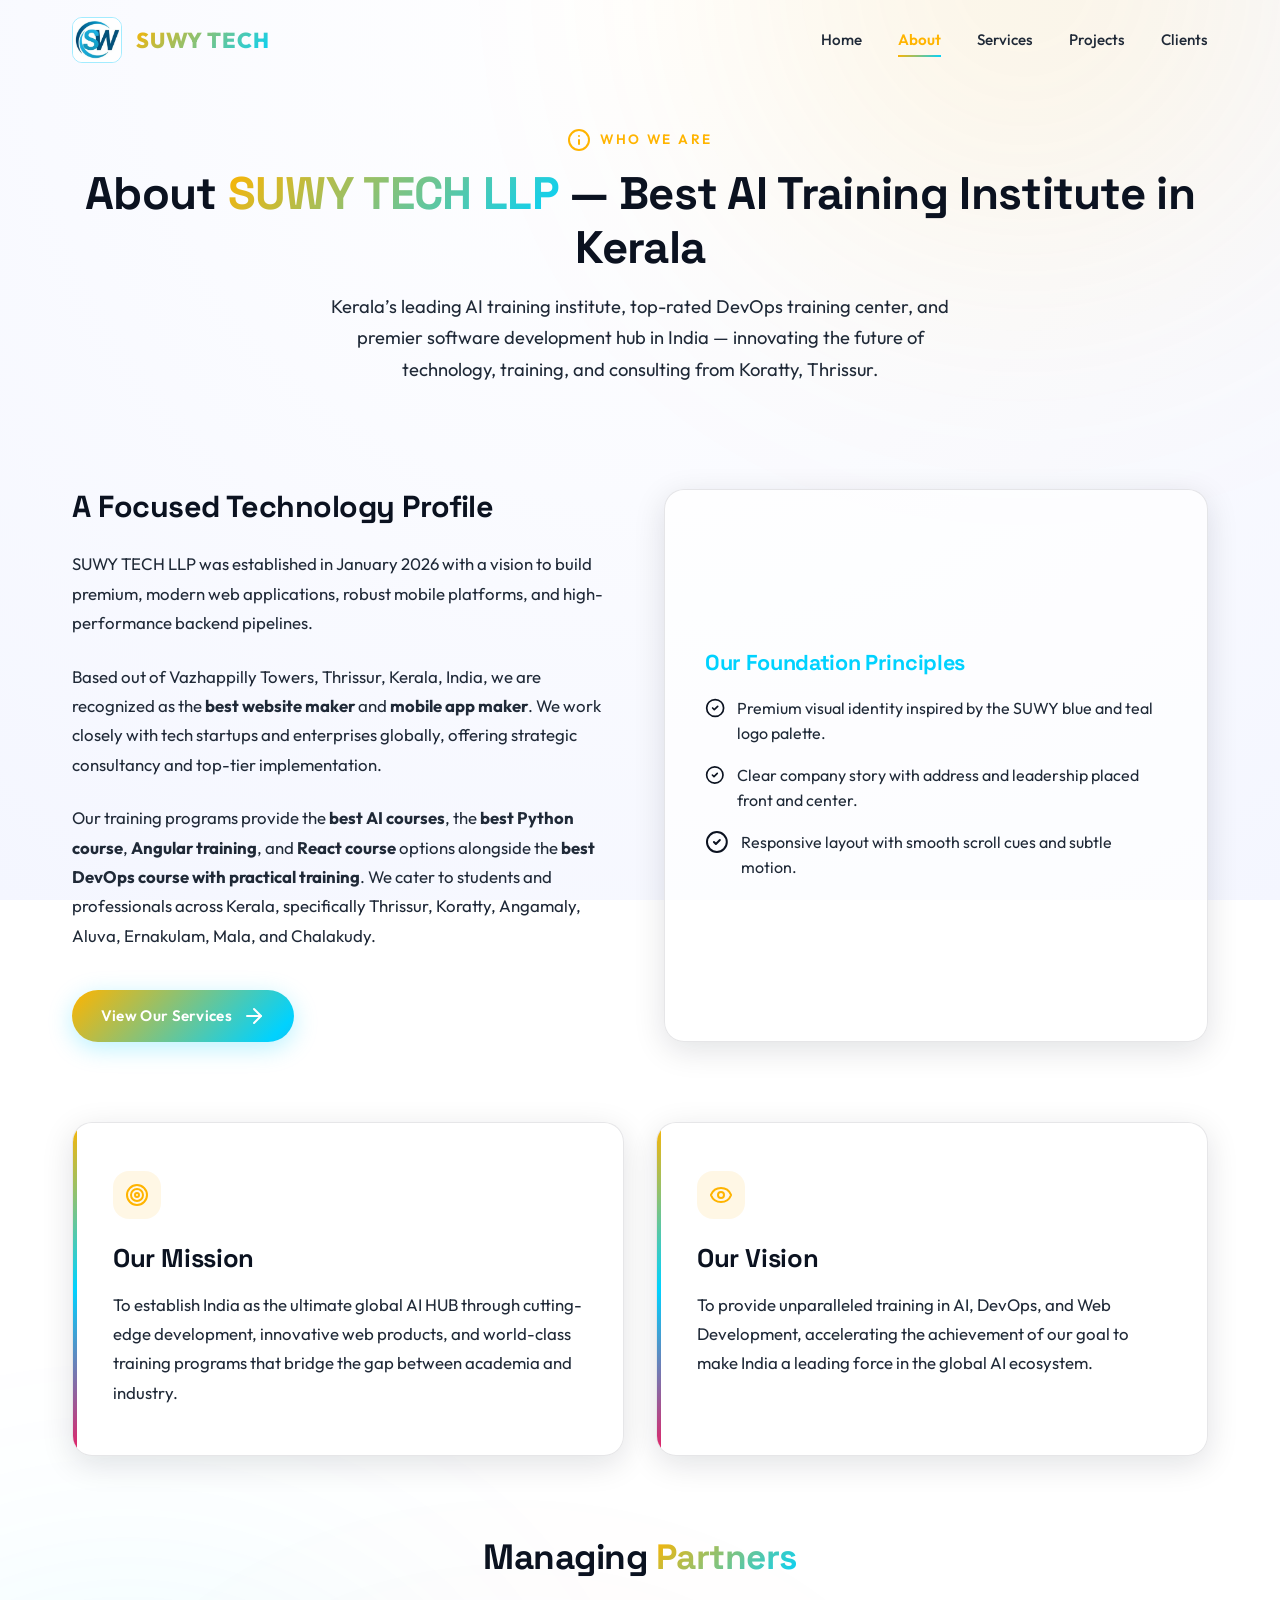
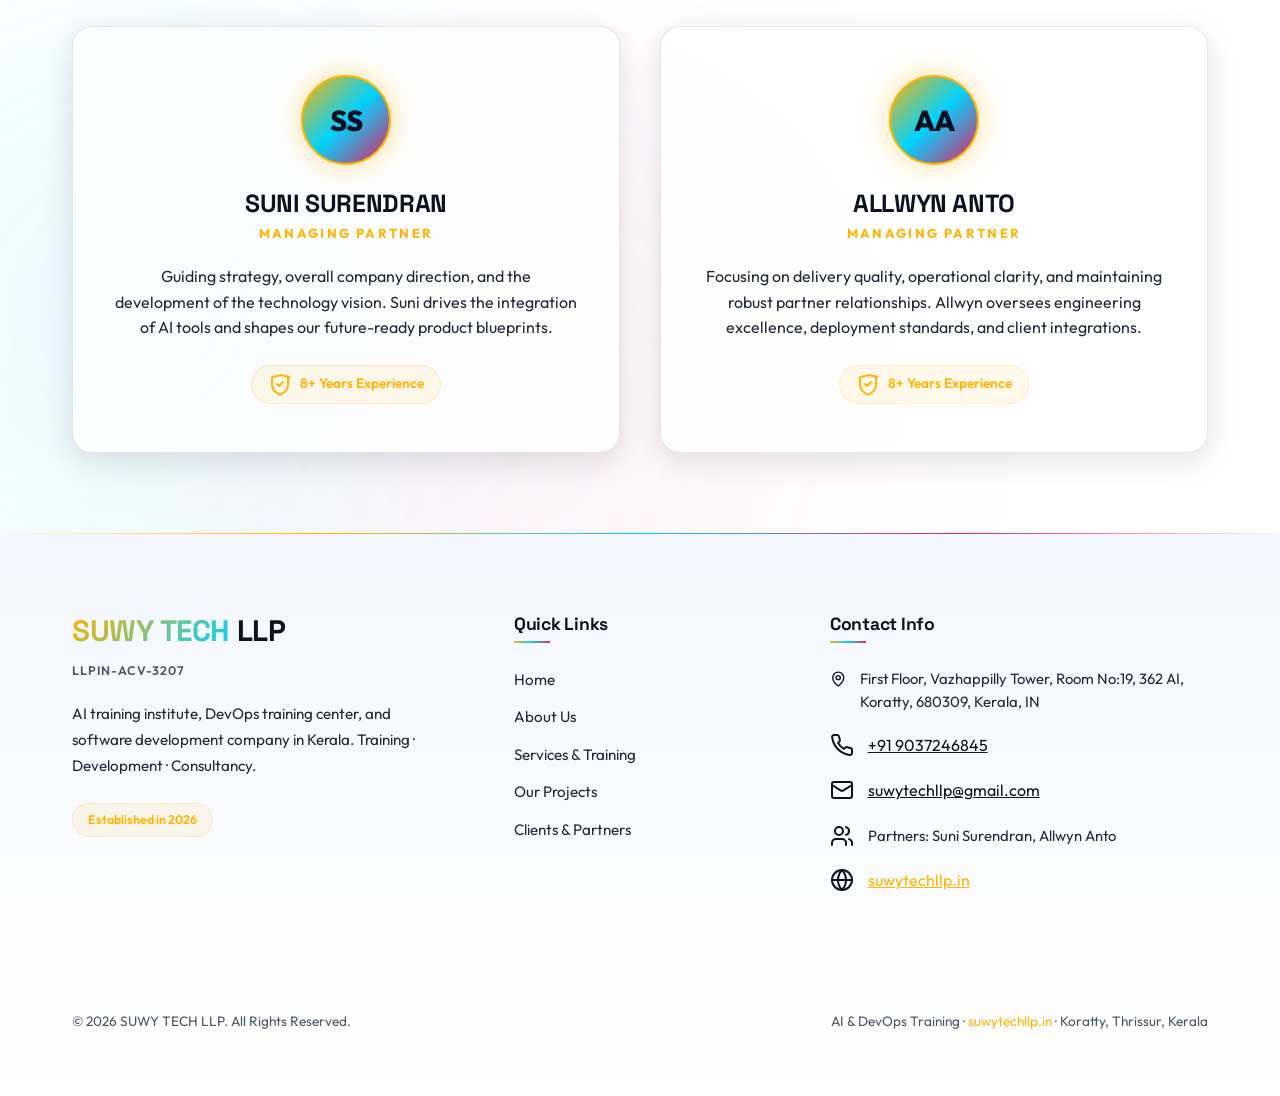
==== about.html @ e84a47cc "Update about.html about page updated" ====
<!DOCTYPE html>
<html lang="en-IN">

<head>
  <meta charset="UTF-8">
  <meta name="viewport" content="width=device-width, initial-scale=1.0">
  <meta http-equiv="X-UA-Compatible" content="IE=edge">
  <title>About SUWY TECH LLP | Best AI Training Institute in Kerala | suwytechllp.in</title>
  <link rel="preconnect" href="https://fonts.googleapis.com">
  <link rel="preconnect" href="https://fonts.gstatic.com" crossorigin>
  <!-- <link rel="stylesheet" href="https://fonts.googleapis.com/css2?family=Outfit:wght@300;400;500;600;700;800;900&family=Space+Grotesk:wght@400;500;600;700&display=swap"> -->
  <link rel="preload" as="style" href="https://fonts.googleapis.com/css2?family=Outfit:wght@300;400;500;600;700;800;900&family=Space+Grotesk:wght@400;500;600;700&display=swap">
<link rel="stylesheet" href="https://fonts.googleapis.com/css2?family=Outfit:wght@300;400;500;600;700;800;900&family=Space+Grotesk:wght@400;500;600;700&display=swap" media="print" onload="this.media='all'">
<noscript>
  <link rel="stylesheet" href="https://fonts.googleapis.com/css2?family=Outfit:wght@300;400;500;600;700;800;900&family=Space+Grotesk:wght@400;500;600;700&display=swap">
</noscript>

  <meta name="description"
    content="About SUWY TECH LLP — Kerala's leading AI training institute and tech hub in Koratty, Thrissur. Founded by Suni Surendran &amp; Allwyn Anto, we deliver practical AI, Python, DevOps, Angular &amp; React training alongside premium software development and consulting.">
  <meta name="keywords"
    content="about SUWY TECH LLP, suwytechllp, suwytechllp.in, suwy tech llp, best AI training institute, best AI training institute in Kerala, best DevOps training center, best software development training center, best AI courses Thrissur, best website maker Thrissur, best mobile app maker Kerala, Koratty, Angamaly, Aluva, Ernakulam, Mala, Chalakudy, Suni Surendran, Allwyn Anto">
  <meta name="author" content="SUWY TECH LLP">
  <meta name="robots" content="index, follow, max-image-preview:large, max-snippet:-1">
  <meta name="theme-color" content="#030712">
  <link rel="canonical" href="https://suwytechllp.in/about.html">

  <meta property="og:type" content="website">
  <meta property="og:site_name" content="SUWY TECH LLP">
  <meta property="og:title" content="About SUWY TECH LLP | Best AI Training Institute in Kerala">
  <meta property="og:description"
    content="Kerala's leading AI training institute &amp; tech hub in Koratty, Thrissur. Practical AI, Python, DevOps, Angular &amp; React courses by 8+ year industry experts.">
  <meta property="og:url" content="https://suwytechllp.in/about.html">
  <meta property="og:image" content="https://suwytechllp.in/assets/logo.webp">
  <meta property="og:locale" content="en_IN">

  <meta name="twitter:card" content="summary_large_image">
  <meta name="twitter:title" content="About SUWY TECH LLP | Best AI Training Institute in Kerala">
  <meta name="twitter:description" content="Kerala's leading AI training institute in Koratty, Thrissur. Practical AI, Python, DevOps &amp; more by 8+ year experts.">
  <meta name="twitter:image" content="https://suwytechllp.in/assets/logo.webp">

  <link rel="icon" type="image/webp" href="assets/logo.webp">
  <link rel="stylesheet" href="css/styles.css">

  <script type="application/ld+json">
  {
    "@context": "https://schema.org",
    "@graph": [
      {
        "@type": "AboutPage",
        "name": "About SUWY TECH LLP",
        "url": "https://suwytechllp.in/about.html",
        "description": "About SUWY TECH LLP — the best AI training institute in Kerala.",
        "primaryImageOfPage": { "@type": "ImageObject", "url": "https://suwytechllp.in/assets/logo.webp" }
      },
      {
        "@type": "Organization",
        "@id": "https://suwytechllp.in/#organization",
        "name": "SUWY TECH LLP",
        "alternateName": ["Suwytech LLP", "SUWY TECH", "suwytechllp"],
        "url": "https://suwytechllp.in/",
        "logo": "https://suwytechllp.in/assets/logo.webp",
        "foundingDate": "2026",
        "founder": [
          { "@type": "Person", "name": "Suni Surendran" },
          { "@type": "Person", "name": "Allwyn Anto" }
        ],
        "email": "suwytechllp@gmail.com",
        "telephone": "+91-9037246845",
        "address": {
          "@type": "PostalAddress",
          "streetAddress": "Vazhappilly Towers, Kinfra Park P O",
          "addressLocality": "Thrissur",
          "addressRegion": "Kerala",
          "postalCode": "680309",
          "addressCountry": "IN"
        }
      }
    ]
  }
  </script>
</head>

<body>
  <!-- Ambient background glow -->
  <div class="ambient-glow orb-1"></div>
  <div class="ambient-glow orb-2"></div>
  <div class="ambient-glow orb-3"></div>

  <!-- Header Navigation -->
  <header class="header">
    <div class="container nav-container">
      <a href="index.html" class="logo-link">
        <img src="assets/logo.webp" alt="SUWY TECH LLP Logo" class="logo-img" width="46" height="46" loading="lazy">
        <span class="gradient-text">SUWY TECH</span>
      </a>

      <ul class="nav-menu">
        <li class="nav-item"><a href="index.html">Home</a></li>
        <li class="nav-item"><a href="about.html" class="active">About</a></li>
        <li class="nav-item"><a href="services.html">Services</a></li>
        <li class="nav-item"><a href="projects.html">Projects</a></li>
        <li class="nav-item"><a href="clients.html">Clients</a></li>
      </ul>

      <button class="mobile-menu-btn" aria-expanded="false" aria-controls="nav-menu" aria-label="Toggle Navigation">
        <i data-lucide="menu" aria-hidden="true"></i>
      </button>
    </div>
  </header>

  <!-- Main Content -->
  <main>
    <!-- Page Header -->
    <section class="about-header">
      <div class="container reveal">
        <span class="section-tag"><i data-lucide="info" aria-hidden="true"></i> Who We Are</span>
        <h1 class="section-title">About <span class="gradient-text">SUWY TECH LLP</span> — Best AI Training Institute in
          Kerala</h1>
        <p class="section-subtitle" style="margin-left: auto; margin-right: auto;">
          Kerala’s leading AI training institute, top-rated DevOps training center, and premier software development hub
          in India — innovating the future of technology, training, and consulting from Koratty, Thrissur.
        </p>
      </div>
    </section>

    <!-- Intro Grid -->
    <section class="reveal" style="padding-top: 0;">
      <div class="container about-intro-grid">
        <div class="about-intro-text">
          <h3>A Focused Technology Profile</h3>
          <p>
            SUWY TECH LLP was established in January 2026 with a vision to build premium, modern web applications,
            robust mobile platforms, and high-performance backend pipelines.
          </p>
          <p>
            Based out of Vazhappilly Towers, Thrissur, Kerala, India, we are recognized as the <strong>best website
              maker</strong> and <strong>mobile app maker</strong>. We work closely with tech startups and enterprises
            globally, offering strategic consultancy and top-tier implementation.
          </p>
          <p>
            Our training programs provide the <strong>best AI courses</strong>, the <strong>best Python course</strong>,
            <strong>Angular training</strong>, and <strong>React course</strong> options alongside the <strong>best
              DevOps course with practical training</strong>. We cater to students and professionals across Kerala,
            specifically Thrissur, Koratty, Angamaly, Aluva, Ernakulam, Mala, and Chalakudy.
          </p>
          <div style="margin-top: 1rem;">
            <a href="services.html" class="btn btn-primary">
              View Our Services
              <i data-lucide="arrow-right" aria-hidden="true"></i>
            </a>
          </div>
        </div>

        <div class="glass" style="padding: 2.5rem; display: flex; flex-direction: column; justify-content: center;">
          <h4 style="font-size: 1.35rem; margin-bottom: 1.25rem; color: var(--accent-cyan);">Our Foundation Principles
          </h4>
          <ul style="list-style: none; display: flex; flex-direction: column; gap: 1rem;">
            <li style="display: flex; gap: 0.75rem; align-items: flex-start;">
              <i data-lucide="check-circle-2" aria-hidden="true"></i>
              <p style="margin-bottom: 0;">Premium visual identity inspired by the SUWY blue and teal logo palette.</p>
            </li>
            <li style="display: flex; gap: 0.75rem; align-items: flex-start;">
              <i data-lucide="check-circle-2" aria-hidden="true"></i>
              <p style="margin-bottom: 0;">Clear company story with address and leadership placed front and center.</p>
            </li>
            <li style="display: flex; gap: 0.75rem; align-items: flex-start;">
              <i data-lucide="check-circle-2" aria-hidden="true"></i>
              <p style="margin-bottom: 0;">Responsive layout with smooth scroll cues and subtle motion.</p>
            </li>
          </ul>
        </div>
      </div>
    </section>

    <!-- Mission & Vision Cards -->
    <section class="reveal">
      <div class="container mission-vision-cards">
        <article class="glass mv-card">
          <div class="card-icon-lg">
            <i data-lucide="target" aria-hidden="true"></i>
          </div>
          <h3>Our Mission</h3>
          <p>
            To establish India as the ultimate global AI HUB through cutting-edge development, innovative web products,
            and world-class training programs that bridge the gap between academia and industry.
          </p>
        </article>

        <article class="glass mv-card">
          <div class="card-icon-lg">
            <i data-lucide="eye" aria-hidden="true"></i>
          </div>
          <h3>Our Vision</h3>
          <p>
            To provide unparalleled training in AI, DevOps, and Web Development, accelerating the achievement of our
            goal to make India a leading force in the global AI ecosystem.
          </p>
        </article>
      </div>
    </section>

    <!-- Leadership Section -->
    <section class="partners-section reveal">
      <div class="container">
        <h2 class="partners-title">Managing <span class="gradient-text">Partners</span></h2>
        <div class="partners-grid">

          <article class="glass partner-card">
            <div class="partner-avatar">SS</div>
            <h3>SUNI SURENDRAN</h3>
            <span class="partner-role">Managing Partner</span>
            <p>
              Guiding strategy, overall company direction, and the development of the technology vision. Suni drives the
              integration of AI tools and shapes our future-ready product blueprints.
            </p>
            <span class="experience-badge">
              <i data-lucide="shield-check" aria-hidden="true"></i>
              8+ Years Experience
            </span>
          </article>

          <article class="glass partner-card">
            <div class="partner-avatar">AA</div>
            <h3>ALLWYN ANTO</h3>
            <span class="partner-role">Managing Partner</span>
            <p>
              Focusing on delivery quality, operational clarity, and maintaining robust partner relationships. Allwyn
              oversees engineering excellence, deployment standards, and client integrations.
            </p>
            <span class="experience-badge">
              <i data-lucide="shield-check" aria-hidden="true"></i>
              8+ Years Experience
            </span>
          </article>

        </div>
      </div>
    </section>
  </main>

  <!-- Footer -->
  <footer class="footer">
    <div class="container footer-grid">
      <div class="footer-brand">
        <h2><span class="gradient-text">SUWY TECH</span> LLP</h2>
        <p class="footer-llpin">LLPIN-ACV-3207</p>
        <p class="footer-description">
          AI training institute, DevOps training center, and software development company in Kerala. Training · Development · Consultancy.
        </p>
        <span class="footer-est">Established in 2026</span>
      </div>

      <div class="footer-links">
        <h3>Quick Links</h3>
        <ul>
          <li><a href="index.html">Home</a></li>
          <li><a href="about.html">About Us</a></li>
          <li><a href="services.html">Services &amp; Training</a></li>
          <li><a href="projects.html">Our Projects</a></li>
          <li><a href="clients.html">Clients &amp; Partners</a></li>
        </ul>
      </div>

      <div class="footer-contact">
        <h3>Contact Info</h3>
        <ul class="contact-details">
          <li>
            <i data-lucide="map-pin" aria-hidden="true"></i>
            <span>First Floor, Vazhappilly Tower, Room No:19, 362 AI, Koratty, 680309, Kerala, IN</span>
          </li>
          <li>
            <i data-lucide="phone" aria-hidden="true"></i>
            <a href="tel:+919037246845" style="color: inherit; text-decoration: underline;">+91 9037246845</a>
          </li>
          <li>
            <i data-lucide="mail" aria-hidden="true"></i>
            <a href="mailto:suwytechllp@gmail.com"
              style="color: inherit; text-decoration: underline;">suwytechllp@gmail.com</a>
          </li>
          <li>
            <i data-lucide="users" aria-hidden="true"></i>
            <span>Partners: Suni Surendran, Allwyn Anto</span>
          </li>
          <li>
            <i data-lucide="globe" aria-hidden="true"></i>
            <a href="https://suwytechllp.in/"
              style="color: var(--accent-gold); text-decoration: underline;">suwytechllp.in</a>
          </li>
        </ul>
      </div>
    </div>

    <div class="footer-bottom">
      <div class="container footer-bottom-flex">
        <p>&copy; 2026 SUWY TECH LLP. All Rights Reserved.</p>
        <p>AI &amp; DevOps Training · <a href="https://suwytechllp.in/"
            style="color: var(--accent-gold);">suwytechllp.in</a> · Koratty, Thrissur, Kerala</p>
      </div>
    </div>
  </footer>

  <!-- Scripts -->
  <script defer src="js/lucide.js"></script>
  <script defer src="js/main.js"></script>
</body>

</html>
---- css/styles.css ----
:root {
  /* === High-contrast light palette === */
  --bg-color: #ffffff;
  --bg-darker: #f4f6ff;
  --bg-mid: #eef2ff;
  --bg-violet: #f5f3ff;
  --bg-gradient: radial-gradient(circle at top, #ffffff 0%, #f4f6ff 100%);

  --text-primary: #0b1220;
  --text-secondary: #1f2937;
  --text-muted: #4b5563;

  /* Keep accents for brand */


  /* === Premium accents === */
  --accent-cyan: #00d2ff;
  --accent-blue: #0284c7;
  --accent-gold: #FFB400;
  --accent-magenta: #E91E63;
  --accent-violet: #8b5cf6;

  /* === Gradients === */
  --accent-gradient: linear-gradient(135deg, #00d2ff 0%, #0077b6 50%, #0284c7 100%);
  --premium-gradient: linear-gradient(135deg, #FFB400 0%, #00d2ff 50%, #E91E63 100%);
  --gold-cyan: linear-gradient(135deg, #FFB400 0%, #00d2ff 100%);
  --cyan-magenta: linear-gradient(135deg, #00d2ff 0%, #E91E63 100%);
  --accent-gradient-glow: linear-gradient(135deg, rgba(0, 210, 255, 0.18) 0%, rgba(2, 132, 199, 0.18) 100%);
  --premium-glow: linear-gradient(135deg, rgba(255, 180, 0, 0.18) 0%, rgba(0, 210, 255, 0.18) 50%, rgba(233, 30, 99, 0.18) 100%);

  /* === Glassmorphism tokens === */
  --glass-bg: rgba(255, 255, 255, 0.70);
  --glass-bg-strong: rgba(255, 255, 255, 0.82);

  --glass-border: rgba(11, 18, 32, 0.10);
  --glass-border-hover: rgba(0, 210, 255, 0.35);
  --glass-shadow: 0 8px 32px 0 rgba(11, 18, 32, 0.12);
  --glass-shadow-hover: 0 14px 48px 0 rgba(0, 210, 255, 0.18);

  --gold-shadow: 0 14px 48px 0 rgba(255, 180, 0, 0.22);
  --magenta-shadow: 0 14px 48px 0 rgba(233, 30, 99, 0.22);

  --font-main: 'Outfit', sans-serif;
  --font-display: 'Space Grotesk', 'Outfit', sans-serif;

  --transition-smooth: all 0.4s cubic-bezier(0.16, 1, 0.3, 1);
  --transition-fast: all 0.2s ease;
  --max-width: 1200px;
}

/* ============ Reset ============ */
* {
  box-sizing: border-box;
  margin: 0;
  padding: 0;
}

html {
  scroll-behavior: smooth;
  overflow-x: hidden;
  width: 100%;
}

body {
  font-family: var(--font-main);
  background: var(--bg-color);
  background-image: var(--bg-gradient);
  background-attachment: fixed;
  color: var(--text-primary);
  line-height: 1.6;
  overflow-x: hidden;
  width: 100%;
  position: relative;
  min-height: 100vh;
  display: flex;
  flex-direction: column;
  -webkit-font-smoothing: antialiased;
  -moz-osx-font-smoothing: grayscale;
}

body.menu-open {
  overflow: hidden;
}

img, svg {
  max-width: 100%;
  display: block;
}

::selection {
  background: rgba(255, 180, 0, 0.4);
  color: var(--text-primary);
}

/* ============ Scrollbar ============ */
::-webkit-scrollbar { width: 10px; height: 10px; }
::-webkit-scrollbar-track { background: var(--bg-darker); }
::-webkit-scrollbar-thumb {
  background: linear-gradient(180deg, var(--accent-cyan) 0%, var(--accent-blue) 100%);
  border-radius: 6px;
}
::-webkit-scrollbar-thumb:hover { background: var(--accent-gold); }

/* ============ Container ============ */
.container {
  width: 100%;
  max-width: var(--max-width);
  margin: 0 auto;
  padding: 0 2rem;
}

/* ============ Typography ============ */
h1, h2, h3, h4, h5, h6 {
  font-family: var(--font-display);
  font-weight: 700;
  line-height: 1.2;
  color: var(--text-primary);
  letter-spacing: -0.015em;
}

a {
  text-decoration: none;
  color: inherit;
  transition: var(--transition-fast);
}

p { color: var(--text-secondary); }

.gradient-text {
  background: var(--gold-cyan);
  -webkit-background-clip: text;
  -webkit-text-fill-color: transparent;
  background-clip: text;
  color: transparent;
  display: inline-block;
}

.gradient-text-premium {
  background: var(--premium-gradient);
  -webkit-background-clip: text;
  -webkit-text-fill-color: transparent;
  background-clip: text;
  color: transparent;
  display: inline-block;
}

.gradient-text-magenta {
  background: var(--cyan-magenta);
  -webkit-background-clip: text;
  -webkit-text-fill-color: transparent;
  background-clip: text;
  color: transparent;
  display: inline-block;
}

.section-tag {
  font-size: 0.85rem;
  text-transform: uppercase;
  letter-spacing: 0.18em;
  color: var(--accent-gold);
  font-weight: 600;
  margin-bottom: 0.85rem;
  display: inline-flex;
  align-items: center;
  gap: 0.55rem;
}

.section-tag i { color: var(--accent-cyan); }

.section-title {
  font-size: clamp(2rem, 4vw, 2.85rem);
  margin-bottom: 1rem;
  font-weight: 800;
}

.section-subtitle {
  font-size: clamp(1rem, 1.8vw, 1.15rem);
  color: var(--text-secondary);
  max-width: 620px;
  margin-bottom: 3.5rem;
  line-height: 1.7;
}

/* ============ Glassmorphism ============ */
.glass {
  background: var(--glass-bg);
  backdrop-filter: blur(18px);
  -webkit-backdrop-filter: blur(18px);
  border: 1px solid var(--glass-border);
  box-shadow: var(--glass-shadow);
  border-radius: 20px;
  transition: var(--transition-smooth);
}

.glass:hover {
  border-color: var(--glass-border-hover);
  box-shadow: var(--glass-shadow-hover);
}

/* ============ Buttons ============ */
.btn {
  display: inline-flex;
  align-items: center;
  justify-content: center;
  padding: 0.85rem 1.8rem;
  border-radius: 30px;
  font-weight: 600;
  font-size: 0.95rem;
  transition: var(--transition-smooth);
  cursor: pointer;
  border: none;
  gap: 0.6rem;
  letter-spacing: 0.02em;
  font-family: var(--font-main);
  white-space: nowrap;
}

.btn-primary {
  background: var(--premium-gradient);
  background-size: 200% 100%;
  color: #ffffff;
  box-shadow: 0 6px 24px rgba(0, 210, 255, 0.28);
  position: relative;
  overflow: hidden;
}

.btn-primary::before {
  content: '';
  position: absolute;
  top: 0;
  left: -50%;
  width: 200%;
  height: 100%;
  background: linear-gradient(to right, rgba(255, 255, 255, 0) 0%, rgba(255, 255, 255, 0.35) 50%, rgba(255, 255, 255, 0) 100%);
  transform: skewX(-25deg);
  transition: 0.85s;
  opacity: 0;
}

.btn-primary:hover {
  transform: translateY(-3px);
  background-position: 100% 0;
  box-shadow: 0 12px 36px rgba(255, 180, 0, 0.35);
}

.btn-primary:hover::before { left: 125%; opacity: 1; }

.btn-outline {
  background: transparent;
  border: 1.5px solid var(--accent-cyan);
  color: var(--accent-cyan);
}

.btn-outline:hover {
  background: rgba(0, 210, 255, 0.10);
  transform: translateY(-3px);
  box-shadow: 0 6px 22px rgba(0, 210, 255, 0.20);
  border-color: var(--accent-gold);
  color: var(--accent-gold);
}

.btn-gold {
  background: var(--accent-gold);
  color: #0a0f1f;
  box-shadow: 0 6px 24px rgba(255, 180, 0, 0.32);
}

.btn-gold:hover {
  transform: translateY(-3px);
  box-shadow: 0 12px 36px rgba(255, 180, 0, 0.5);
}

/* ============ Header / Navigation ============ */
.header {
  position: fixed;
  top: 0;
  left: 0;
  width: 100%;
  z-index: 1000;
  border-bottom: 1px solid transparent;
  transition: var(--transition-smooth);
}

.header.scrolled {
  background: rgba(255, 255, 255, 0.78);

  backdrop-filter: blur(22px);
  -webkit-backdrop-filter: blur(22px);
  border-bottom: 1px solid rgba(255, 255, 255, 0.06);
  padding: 0.5rem 0;
  box-shadow: 0 8px 30px rgba(0, 0, 0, 0.45);
}

.nav-container {
  display: flex;
  align-items: center;
  justify-content: space-between;
  height: 80px;
  transition: var(--transition-smooth);
}

.header.scrolled .nav-container { height: 64px; }

.logo-link {
  display: flex;
  align-items: center;
  gap: 0.85rem;
  font-weight: 800;
  font-size: 1.35rem;
  letter-spacing: 0.04em;
  z-index: 1100;
}

.logo-img {
  height: 46px;
  width: auto;
  border-radius: 10px;
  border: 1.5px solid rgba(0, 210, 255, 0.35);
  transition: var(--transition-smooth);
}

.logo-link:hover .logo-img {
  transform: rotate(5deg) scale(1.05);
  border-color: var(--accent-gold);
  box-shadow: 0 0 24px rgba(255, 180, 0, 0.4);
}

.nav-menu {
  display: flex;
  align-items: center;
  gap: 2.25rem;
  list-style: none;
}

  .nav-item a {
  font-weight: 500;
  font-size: 0.95rem;
  color: var(--text-secondary);

  position: relative;
  padding: 0.5rem 0;
}

.nav-item a:hover { color: var(--text-primary); }

.nav-item a::after {
  content: '';
  position: absolute;
  bottom: 0;
  left: 0;
  width: 0;
  height: 2px;
  background: var(--gold-cyan);
  transition: var(--transition-smooth);
}

.nav-item a.active {
  color: var(--accent-gold);
  font-weight: 600;
}

.nav-item a.active::after,
.nav-item a:hover::after { width: 100%; }

.mobile-menu-btn {
  display: none;
  background: transparent;
  border: none;
  color: var(--text-primary);
  cursor: pointer;
  z-index: 1200;
  width: 44px;
  height: 44px;
  align-items: center;
  justify-content: center;
  padding: 0;
}

.mobile-menu-btn i,
.mobile-menu-btn svg {
  width: 26px;
  height: 26px;
  display: block;
  transition: transform 0.3s ease;
}

/* ============ Ambient glow ============ */
.ambient-glow {
  position: absolute;
  width: 60vw;
  height: 60vw;
  border-radius: 50%;
  filter: blur(140px);
  z-index: -1;
  pointer-events: none;
  opacity: 0.18;
}

.orb-1 {
  top: -15%;
  right: -10%;
  background: radial-gradient(circle, var(--accent-gold) 0%, transparent 70%);
}

.orb-2 {
  bottom: 15%;
  left: -20%;
  background: radial-gradient(circle, var(--accent-cyan) 0%, transparent 70%);
}

.orb-3 {
  top: 60%;
  right: 30%;
  background: radial-gradient(circle, var(--accent-magenta) 0%, transparent 70%);
  opacity: 0.10;
}

/* ============ Hero ============ */
.hero {
  padding: 9rem 0 5rem 0;
  position: relative;
  overflow: hidden;
}

.hero-grid {
  display: grid;
  grid-template-columns: 1fr 1fr;
  align-items: start;
  gap: 3.5rem;
}

.badge {
  display: inline-flex;
  align-items: center;
  gap: 0.55rem;
  padding: 0.5rem 1.15rem;
  border-radius: 30px;
  font-size: 0.85rem;
  font-weight: 500;
  margin-bottom: 1.5rem;
  border: 1px solid rgba(255, 180, 0, 0.28);
  background: rgba(255, 180, 0, 0.06);
  color: var(--accent-gold);
}

.badge i { color: var(--accent-gold); }

.hero-title {
  font-size: clamp(2.25rem, 5vw, 3.85rem);
  font-weight: 800;
  line-height: 1.1;
  margin-bottom: 1.5rem;
  letter-spacing: -0.025em;
}

.hero-subtitle {
  font-size: clamp(1.05rem, 1.7vw, 1.22rem);
  line-height: 1.65;
  margin-bottom: 2.5rem;
  color: var(--text-secondary);
  max-width: 600px;
}

.hero-btns {
  display: flex;
  gap: 1rem;
  margin-bottom: 3.5rem;
  flex-wrap: wrap;
}

.hero-stats {
  display: grid;
  grid-template-columns: repeat(3, 1fr);
  gap: 0;
  border-top: 1px solid rgba(0, 210, 255, 0.2);
  padding-top: 1.75rem;
  border-radius: 0;
  background: transparent;
}

.stat-item {
  display: flex;
  flex-direction: column;
  align-items: center;
  text-align: center;
  padding: 1rem 0.75rem;
  position: relative;
}

.stat-item:not(:last-child)::after {
  content: '';
  position: absolute;
  right: 0;
  top: 15%;
  height: 70%;
  width: 1px;
  background: rgba(0, 210, 255, 0.2);
}

.stat-icon {
  width: 36px;
  height: 36px;
  border-radius: 10px;
  background: rgba(0, 210, 255, 0.10);
  display: flex;
  align-items: center;
  justify-content: center;
  margin-bottom: 0.5rem;
  color: var(--accent-gold);
}

.stat-icon i { width: 18px; height: 18px; }

.stat-item h3 {
  font-size: clamp(1.1rem, 2vw, 1.55rem);
  font-weight: 800;
  background: var(--gold-cyan);
  -webkit-background-clip: text;
  -webkit-text-fill-color: transparent;
  background-clip: text;
  line-height: 1.1;
  margin-bottom: 0.35rem;
}

.stat-item p {
  font-size: 0.78rem;
  text-transform: uppercase;
  letter-spacing: 0.12em;
  color: var(--text-muted);
  font-weight: 500;
}

.hero-visual {
  position: relative;
  display: flex;
  justify-content: center;
  align-items: center;
}

.visual-glowing-circle {
  position: absolute;
  width: 360px;
  height: 360px;
  border-radius: 50%;
  background: conic-gradient(from 0deg, rgba(255, 180, 0, 0.25), rgba(0, 210, 255, 0.25), rgba(233, 30, 99, 0.25), rgba(255, 180, 0, 0.25));
  filter: blur(50px);
  animation: orbSpin 12s linear infinite;
  opacity: 0.55;
}

.hero-illustration-container {
  position: relative;
  z-index: 2;
  width: 100%;
  max-width: 440px;
  border-radius: 26px;
  overflow: hidden;
  border: 1.5px solid rgba(0, 210, 255, 0.35);
  box-shadow: 0 24px 60px rgba(0, 0, 0, 0.55), 0 0 80px rgba(0, 210, 255, 0.15);
  background: var(--glass-bg-strong);
}

.hero-img {
  width: 100%;
  height: auto;
  display: block;
  transition: var(--transition-smooth);
}

.hero-illustration-container:hover .hero-img { transform: scale(1.04); }

.floating-overlay-card {
  position: absolute;
  padding: 0.95rem 1.15rem;
  border-radius: 16px;
  display: flex;
  align-items: center;
  gap: 0.85rem;
  z-index: 3;
  background: rgba(255, 255, 255, 0.85);

  backdrop-filter: blur(14px);
  -webkit-backdrop-filter: blur(14px);
  border: 1px solid rgba(0, 210, 255, 0.25);
}

.card-pos-2 {
  top: 12%;
  right: -8%;
  animation: cardFloat2 6s ease-in-out infinite alternate;
}

.floating-overlay-card i {
  color: var(--accent-gold);
  padding: 0.55rem;
  background: rgba(255, 180, 0, 0.12);
  border-radius: 50%;
}

.floating-overlay-card span {
  font-size: 0.75rem;
  text-transform: uppercase;
  letter-spacing: 0.08em;
  color: var(--text-muted);
  display: block;
}

.floating-overlay-card strong {
  font-size: 0.9rem;
  color: var(--text-primary);
  display: block;
}

/* ============ Marquee / City Strip ============ */
.marquee-section {
  padding: 2.5rem 0;
  border-top: 1px solid rgba(255, 255, 255, 0.05);
  border-bottom: 1px solid rgba(255, 255, 255, 0.05);
  background: rgba(255, 255, 255, 0.75);

  overflow: hidden;
}

.marquee-track {
  display: flex;
  gap: 4rem;
  animation: marqueeScroll 30s linear infinite;
  width: max-content;
}

.marquee-item {
  display: inline-flex;
  align-items: center;
  gap: 0.55rem;
  font-size: 1rem;
  font-weight: 600;
  color: var(--text-secondary);
  white-space: nowrap;
  letter-spacing: 0.04em;
}

.marquee-item i {
  color: var(--accent-gold);
  width: 18px;
  height: 18px;
}

/* ============ Courses Static Grid (replaces orbit animation) ============ */
.courses-static-grid {
  display: grid;
  grid-template-columns: repeat(3, 1fr);
  gap: 1.75rem;
  max-width: 960px;
  margin: 0 auto;
}

/* Last row: 2 cards centred */
.courses-static-grid .orbit-card:nth-child(4) {
  grid-column: 1 / 2;
  margin-left: auto;
}
.courses-static-grid .orbit-card:nth-child(5) {
  grid-column: 2 / 3;
}

/* Override the absolute-positioned orbit-card defaults */
.courses-static-grid .orbit-card {
  position: static !important;
  transform: none !important;
  animation: none !important;
  width: 100%;
  opacity: 1;
  pointer-events: auto;
  text-align: center;
}

.courses-static-grid .orbit-card:hover {
  transform: translateY(-6px) !important;
  border-color: var(--accent-gold);
  box-shadow: var(--gold-shadow);
  z-index: 1;
}

/* ============ Courses Orbit Animation ============ */
.courses-section {
  padding: 6rem 0;
  position: relative;
  overflow: hidden;
  background: linear-gradient(180deg, transparent 0%, rgba(21, 10, 46, 0.35) 50%, transparent 100%);
}

.courses-header {
  text-align: center;
  margin-bottom: 4rem;
}

.courses-header .section-subtitle {
  margin-left: auto;
  margin-right: auto;
}

.orbit-wrap {
  position: relative;
  width: 100%;
  max-width: 620px;
  height: 620px;
  margin: 0 auto;
  display: flex;
  align-items: center;
  justify-content: center;
}

.orbit-center {
  position: absolute;
  width: 200px;
  height: 200px;
  border-radius: 50%;
  display: flex;
  flex-direction: column;
  align-items: center;
  justify-content: center;
  text-align: center;
  z-index: 4;
  background: radial-gradient(circle, rgba(0, 210, 255, 0.18) 0%, rgba(255, 180, 0, 0.10) 100%);
  border: 2px solid rgba(0, 210, 255, 0.4);
  box-shadow: 0 0 60px rgba(0, 210, 255, 0.35), inset 0 0 40px rgba(255, 180, 0, 0.12);
  animation: centerPulse 4s ease-in-out infinite;
}

.orbit-center .oc-logo {
  font-family: var(--font-display);
  font-size: 1.4rem;
  font-weight: 800;
  background: var(--premium-gradient);
  -webkit-background-clip: text;
  -webkit-text-fill-color: transparent;
  background-clip: text;
  margin-bottom: 0.25rem;
}

.orbit-center .oc-sub {
  font-size: 0.7rem;
  text-transform: uppercase;
  letter-spacing: 0.2em;
  color: var(--text-muted);
  font-weight: 600;
}

.orbit-ring {
  position: absolute;
  border-radius: 50%;
  border: 1.5px dashed rgba(0, 210, 255, 0.25);
  pointer-events: none;
}

.orbit-ring-1 {
  width: 320px; height: 320px;
  animation: ringRotate 30s linear infinite;
}

.orbit-ring-2 {
  width: 480px; height: 480px;
  border-color: rgba(255, 180, 0, 0.20);
  animation: ringRotate 45s linear infinite reverse;
}

.orbit-ring-3 {
  width: 600px; height: 600px;
  border-color: rgba(233, 30, 99, 0.18);
  animation: ringRotate 60s linear infinite;
}

.orbit-card {
  position: absolute;
  width: 180px;
  padding: 1.25rem;
  border-radius: 18px;
  text-align: center;
  z-index: 3;
  background: rgba(255, 255, 255, 0.92);

  backdrop-filter: blur(20px);
  -webkit-backdrop-filter: blur(20px);
  border: 1.5px solid rgba(0, 210, 255, 0.3);
  box-shadow: 0 12px 32px rgba(0, 0, 0, 0.5), 0 0 32px rgba(0, 210, 255, 0.18);
  transition: var(--transition-smooth);
  cursor: pointer;
  /* Positions handled by individual classes below */
}

.orbit-card .oc-icon {
  width: 52px;
  height: 52px;
  border-radius: 14px;
  margin: 0 auto 0.75rem;
  display: flex;
  align-items: center;
  justify-content: center;
  background: rgba(0, 210, 255, 0.12);
  color: var(--accent-cyan);
}

.orbit-card .oc-icon i { width: 26px; height: 26px; }

.orbit-card h4 {
  font-size: 1.05rem;
  margin-bottom: 0.25rem;
  font-weight: 700;
}

.orbit-card p {
  font-size: 0.78rem;
  color: var(--text-muted);
  line-height: 1.4;
}

/* Position + animate individual cards */
.orbit-card-1 {
  top: 5%; left: 50%;
  transform: translateX(-50%);
  animation: orbitCard1 22s ease-in-out infinite;
}
.orbit-card-2 {
  top: 38%; right: 2%;
  animation: orbitCard2 22s ease-in-out infinite;
}
.orbit-card-3 {
  bottom: 18%; right: 18%;
  animation: orbitCard3 22s ease-in-out infinite;
}
.orbit-card-4 {
  bottom: 18%; left: 18%;
  animation: orbitCard4 22s ease-in-out infinite;
}
.orbit-card-5 {
  top: 38%; left: 2%;
  animation: orbitCard5 22s ease-in-out infinite;
}

.orbit-card:hover {
  transform: translateX(var(--hover-shift, 0)) translateY(-50%) scale(1.08);
  border-color: var(--accent-gold);
  box-shadow: var(--gold-shadow);
  z-index: 5;
}

/* ============ Services Highlight ============ */
.services-highlight-section {
  padding: 6rem 0;
  position: relative;
}

.services-highlight-grid {
  display: grid;
  grid-template-columns: repeat(3, 1fr);
  gap: 2rem;
  margin-top: 3rem;
}

.sh-card {
  padding: 3rem 2.25rem;
  position: relative;
  overflow: hidden;
  text-align: left;
}

.sh-card::before {
  content: '';
  position: absolute;
  top: 0; left: 0;
  width: 100%; height: 4px;
  background: var(--premium-gradient);
  background-size: 200% 100%;
  transition: background-position 0.6s ease;
}

.sh-card::after {
  content: '';
  position: absolute;
  bottom: -40%;
  right: -30%;
  width: 280px;
  height: 280px;
  border-radius: 50%;
  background: var(--accent-cyan);
  filter: blur(80px);
  opacity: 0.10;
  transition: var(--transition-smooth);
}

.sh-card.sh-software::after { background: var(--accent-cyan); }
.sh-card.sh-training::after { background: var(--accent-gold); }
.sh-card.sh-consultancy::after { background: var(--accent-magenta); }

.sh-card:hover::after {
  opacity: 0.25;
  transform: scale(1.2);
}

.sh-card:hover {
  transform: translateY(-8px);
  border-color: var(--accent-gold);
  box-shadow: var(--gold-shadow);
}

.sh-icon {
  width: 70px;
  height: 70px;
  border-radius: 18px;
  display: flex;
  align-items: center;
  justify-content: center;
  margin-bottom: 1.5rem;
  background: var(--accent-gradient);
  color: #ffffff;
  box-shadow: 0 8px 24px rgba(0, 210, 255, 0.32);
  position: relative;
  z-index: 1;
}

.sh-card.sh-training .sh-icon { background: linear-gradient(135deg, var(--accent-gold), #ff8c00); }
.sh-card.sh-consultancy .sh-icon { background: linear-gradient(135deg, var(--accent-magenta), var(--accent-violet)); }

.sh-icon i { width: 32px; height: 32px; }

.sh-card h3 {
  font-size: 1.55rem;
  margin-bottom: 0.85rem;
  position: relative;
  z-index: 1;
}

.sh-card p {
  font-size: 1rem;
  margin-bottom: 1.5rem;
  position: relative;
  z-index: 1;
}

.sh-sub-list {
  list-style: none;
  display: flex;
  flex-direction: column;
  gap: 0.5rem;
  position: relative;
  z-index: 1;
}

.sh-sub-list li {
  display: flex;
  align-items: center;
  gap: 0.5rem;
  font-size: 0.88rem;
  color: var(--text-secondary);
  font-weight: 500;
}

.sh-sub-list li i {
  color: var(--accent-gold);
  width: 16px; height: 16px;
  flex-shrink: 0;
}

.sh-cta {
  margin-top: 1.75rem;
  font-size: 0.88rem;
  font-weight: 600;
  color: var(--accent-gold);
  display: inline-flex;
  align-items: center;
  gap: 0.4rem;
  text-transform: uppercase;
  letter-spacing: 0.08em;
  position: relative;
  z-index: 1;
}

.sh-cta:hover { gap: 0.7rem; }
.sh-cta i { width: 16px; height: 16px; }

/* ============ Mission / Quick Intro ============ */
.mission-section { padding: 4rem 0; }

.mission-card {
  padding: 4rem 3rem;
  text-align: center;
  position: relative;
  overflow: hidden;
}

.mission-card::before {
  content: '';
  position: absolute;
  inset: 0;
  background: var(--premium-glow);
  opacity: 0.4;
  z-index: -1;
}

.mission-card h2 {
  font-size: clamp(1.65rem, 3vw, 2.35rem);
  margin-bottom: 1.5rem;
  max-width: 820px;
  margin-left: auto;
  margin-right: auto;
}

.mission-card p {
  max-width: 760px;
  margin: 0 auto 2.5rem;
  font-size: 1.05rem;
  line-height: 1.75;
}

/* ============ About / Services / Projects / Clients page styles ============ */
.about-header,
.services-header,
.projects-header,
.clients-header {
  padding: 8rem 0 3rem 0;
  text-align: center;
}

.about-intro-grid {
  display: grid;
  grid-template-columns: 1fr 1fr;
  gap: 3rem;
  margin-bottom: 5rem;
}

.about-intro-text { display: flex; flex-direction: column; justify-content: center; }

.about-intro-text h3 { font-size: 1.9rem; margin-bottom: 1.5rem; }

.about-intro-text p { font-size: 1.05rem; margin-bottom: 1.5rem; line-height: 1.75; }

.mission-vision-cards {
  display: grid;
  grid-template-columns: 1fr 1fr;
  gap: 2rem;
  margin-bottom: 5rem;
}

.mv-card {
  padding: 3rem 2.5rem;
  position: relative;
  overflow: hidden;
}

.mv-card::before {
  content: '';
  position: absolute;
  top: 0; left: 0;
  width: 4px; height: 100%;
  background: var(--premium-gradient);
}

.card-icon-lg {
  font-size: 1.8rem;
  color: var(--accent-gold);
  margin-bottom: 1.5rem;
  display: inline-flex;
  align-items: center;
  justify-content: center;
  padding: 0.75rem;
  background: rgba(255, 180, 0, 0.10);
  border-radius: 16px;
}

.card-icon-lg i { width: 32px; height: 32px; }

.mv-card h3 { font-size: 1.6rem; margin-bottom: 1rem; }
.mv-card p { font-size: 1.05rem; line-height: 1.75; }

.partners-section { margin-bottom: 5rem; }

.partners-title {
  text-align: center;
  font-size: 2.2rem;
  margin-bottom: 3rem;
}

.partners-grid {
  display: grid;
  grid-template-columns: 1fr 1fr;
  gap: 2.5rem;
}

.partner-card {
  padding: 3rem 2.5rem;
  text-align: center;
  position: relative;
}

.partner-avatar {
  width: 90px;
  height: 90px;
  border-radius: 50%;
  background: var(--premium-gradient);
  display: flex;
  align-items: center;
  justify-content: center;
  margin: 0 auto 1.5rem auto;
  border: 2px solid var(--accent-gold);
  font-size: 1.8rem;
  font-weight: 800;
  color: #0a0f1f;
  box-shadow: 0 0 30px rgba(255, 180, 0, 0.4);
}

.partner-card h3 { font-size: 1.55rem; margin-bottom: 0.25rem; }

.partner-role {
  font-size: 0.82rem;
  color: var(--accent-gold);
  text-transform: uppercase;
  letter-spacing: 0.18em;
  font-weight: 700;
  margin-bottom: 1.25rem;
  display: block;
}

.partner-card p { margin-bottom: 1.5rem; font-size: 1rem; }

.experience-badge {
  display: inline-flex;
  align-items: center;
  gap: 0.5rem;
  padding: 0.4rem 1rem;
  background: rgba(255, 180, 0, 0.08);
  border-radius: 20px;
  font-size: 0.85rem;
  color: var(--accent-gold);
  font-weight: 600;
  border: 1px solid rgba(255, 180, 0, 0.20);
}

.experience-badge i { width: 16px; height: 16px; }

.services-grid {
  display: grid;
  grid-template-columns: repeat(auto-fit, minmax(min(100%, 290px), 1fr));
  gap: 2rem;
  margin-bottom: 5rem;
}

.service-card {
  padding: 2.5rem 2rem;
  position: relative;
  overflow: hidden;
}

.service-icon {
  margin-bottom: 1.5rem;
  display: inline-flex;
  align-items: center;
  justify-content: center;
  width: 60px;
  height: 60px;
  border-radius: 14px;
  background: rgba(0, 210, 255, 0.10);
  border: 1px solid rgba(0, 210, 255, 0.20);
  color: var(--accent-cyan);
  transition: var(--transition-smooth);
}

.service-icon i { width: 28px; height: 28px; }

.service-card:hover .service-icon {
  background: var(--premium-gradient);
  color: #ffffff;
  transform: translateY(-3px) scale(1.05);
  box-shadow: 0 8px 22px rgba(0, 210, 255, 0.4);
  border-color: transparent;
}

.service-card h3 { font-size: 1.35rem; margin-bottom: 1rem; }
.service-card p { font-size: 0.95rem; line-height: 1.65; }

.projects-header { padding: 8rem 0 3rem 0; text-align: center; }

.projects-layout-grid {
  display: grid;
  grid-template-columns: 1fr;
  gap: 4rem;
  margin-bottom: 6rem;
}

.project-showcase-row {
  display: grid;
  grid-template-columns: 1.12fr 0.88fr;
  align-items: center;
  gap: 4rem;
}

.project-showcase-row:nth-child(even) { grid-template-columns: 0.88fr 1.12fr; }
.project-showcase-row:nth-child(even) .project-info-side { order: 2; }

.project-visual-side { position: relative; }

.project-visual-container {
  border-radius: 20px;
  overflow: hidden;
  border: 1px solid var(--glass-border);
  background: var(--glass-bg);
  box-shadow: var(--glass-shadow);
  transition: var(--transition-smooth);
  width: 100%;
}

.project-visual-container:hover {
  transform: translateY(-5px);
  border-color: var(--accent-gold);
  box-shadow: var(--gold-shadow);
}

.project-visual-container img { width: 100%; height: auto; display: block; }

.project-info-side h3 { font-size: 2rem; margin-bottom: 1.25rem; }
.project-info-side p { font-size: 1.05rem; margin-bottom: 2rem; line-height: 1.75; }

.project-features { list-style: none; margin-bottom: 2rem; }
.project-features li {
  display: flex;
  align-items: center;
  gap: 0.75rem;
  margin-bottom: 0.75rem;
  color: var(--text-secondary);
}

.project-features li i {
  color: var(--accent-gold);
  width: 18px;
  height: 18px;
  flex-shrink: 0;
}

.clients-header { padding: 8rem 0 3rem 0; text-align: center; }

.clients-grid {
  display: grid;
  grid-template-columns: repeat(auto-fit, minmax(min(100%, 250px), 1fr));
  gap: 2rem;
  margin-bottom: 5rem;
}

.client-card {
  padding: 2.5rem 2rem;
  text-align: center;
  display: flex;
  flex-direction: column;
  align-items: center;
  justify-content: center;
  position: relative;
  overflow: hidden;
}

.client-logo-placeholder {
  width: 70px;
  height: 70px;
  border-radius: 50%;
  background: var(--premium-gradient);
  display: flex;
  align-items: center;
  justify-content: center;
  color: #ffffff;
  margin-bottom: 1.5rem;
  font-size: 1.6rem;
  font-weight: 800;
  box-shadow: 0 0 24px rgba(0, 210, 255, 0.3);
  transition: var(--transition-smooth);
}

.client-card:hover .client-logo-placeholder {
  transform: scale(1.1) rotate(5deg);
  box-shadow: 0 0 36px rgba(255, 180, 0, 0.5);
}

.client-card h3 { font-size: 1.25rem; margin-bottom: 0.5rem; }
.client-card p { font-size: 0.85rem; color: var(--text-muted); }

.verified-tag {
  position: absolute;
  top: 1rem;
  right: 1rem;
  color: var(--accent-gold);
  display: inline-flex;
  align-items: center;
  gap: 0.3rem;
  font-size: 0.72rem;
  font-weight: 600;
  letter-spacing: 0.08em;
  text-transform: uppercase;
}

.verified-tag i { width: 14px; height: 14px; }

.testimonials-section { margin-bottom: 5rem; }

.testimonials-title {
  text-align: center;
  font-size: 2.2rem;
  margin-bottom: 3.5rem;
}

.testimonials-grid {
  display: grid;
  grid-template-columns: repeat(auto-fit, minmax(min(100%, 290px), 1fr));
  gap: 2.5rem;
}

.testimonial-card {
  padding: 2.5rem 2rem;
  position: relative;
}

.testimonial-text {
  font-size: 1.02rem;
  font-style: italic;
  margin-bottom: 1.5rem;
  position: relative;
  line-height: 1.65;
}

.testimonial-author { display: flex; align-items: center; gap: 1rem; }

.author-info h4 { font-size: 1rem; margin-bottom: 0.15rem; }
.author-info p { font-size: 0.8rem; color: var(--text-muted); }

/* ============ CTA Banner ============ */
.cta-banner {
  padding: 5rem 0;
  margin-bottom: 5rem;
}

.cta-container {
  padding: 4rem;
  display: flex;
  align-items: center;
  justify-content: space-between;
  gap: 3rem;
  position: relative;
  overflow: hidden;
  background: linear-gradient(135deg, rgba(0, 210, 255, 0.10) 0%, rgba(255, 180, 0, 0.08) 50%, rgba(233, 30, 99, 0.08) 100%), var(--glass-bg);
  border: 1.5px solid rgba(255, 180, 0, 0.18);
}

.cta-content { max-width: 600px; }
.cta-content h2 { font-size: clamp(1.7rem, 3vw, 2.25rem); margin-bottom: 1rem; }
.cta-content p { font-size: 1.05rem; }

.cta-action {
  flex-shrink: 0;
  display: flex;
  flex-direction: column;
  gap: 1rem;
  align-items: flex-start;
}

/* ============ Footer ============ */
.footer {
  background: linear-gradient(180deg, var(--bg-darker) 0%, #ffffff 100%);

  border-top: 1px solid rgba(255, 180, 0, 0.10);
  padding: 5rem 0 2rem 0;
  margin-top: auto;
  position: relative;
}

.footer::before {
  content: '';
  position: absolute;
  top: -1px;
  left: 0;
  width: 100%;
  height: 1px;
  background: linear-gradient(90deg, transparent, var(--accent-gold), var(--accent-cyan), var(--accent-magenta), transparent);
}

.footer-grid {
  display: grid;
  grid-template-columns: 1.5fr 1fr 1.5fr;
  gap: 4rem;
  margin-bottom: 4rem;
}

.footer-brand h2 { font-size: 1.85rem; margin-bottom: 0.75rem; font-weight: 800; }

.footer-llpin {
  font-size: 0.78rem;
  color: var(--text-muted);
  font-weight: 600;
  margin-bottom: 1.25rem;
  letter-spacing: 0.08em;
}

.footer-description {
  margin-bottom: 1.5rem;
  font-size: 0.95rem;
  line-height: 1.7;
}

.footer-est {
  display: inline-block;
  font-size: 0.78rem;
  font-weight: 600;
  padding: 0.4rem 0.95rem;
  border-radius: 20px;
  background: rgba(255, 180, 0, 0.08);
  color: var(--accent-gold);
  border: 1px solid rgba(255, 180, 0, 0.20);
}

.footer-links h3, .footer-contact h3 {
  font-size: 1.1rem;
  margin-bottom: 1.5rem;
  position: relative;
  padding-bottom: 0.5rem;
  color: var(--text-primary);
}

.footer-links h3::after,
.footer-contact h3::after {
  content: '';
  position: absolute;
  bottom: 0;
  left: 0;
  width: 36px;
  height: 2px;
  background: var(--premium-gradient);
}

.footer-links ul { list-style: none; }
.footer-links ul li { margin-bottom: 0.75rem; }
.footer-links ul li a {
  color: var(--text-secondary);
  font-size: 0.95rem;
}

.footer-links ul li a:hover { color: var(--accent-gold); padding-left: 5px; }

.contact-details { list-style: none; }
.contact-details li {
  display: flex;
  align-items: flex-start;
  gap: 0.85rem;
  margin-bottom: 1.25rem;
}

.contact-details li i {
  color: var(--accent-gold);
  width: 18px;
  height: 18px;
  margin-top: 0.2rem;
  flex-shrink: 0;
}

.contact-details li span {
  color: var(--text-secondary);
  font-size: 0.93rem;
  line-height: 1.55;
}

.footer-bottom {
  border-top: 1px solid rgba(255, 255, 255, 0.05);
  padding-top: 2rem;
}

.footer-bottom-flex {
  display: flex;
  justify-content: space-between;
  align-items: center;
  width: 100%;
  flex-wrap: wrap;
  gap: 1rem;
}

.footer-bottom p {
  font-size: 0.85rem;
  color: var(--text-muted);
}


/* ============ Combo Slider (Hero Visual) ============ */
.combo-slider-wrapper {
  position: relative;
  z-index: 2;
  width: 100%;
  max-width: 100%;
}

.combo-slider-top-bar {
  display: flex;
  align-items: center;
  justify-content: space-between;
  gap: 0.75rem;
  margin-bottom: 1rem;
  flex-wrap: wrap;
}

.combo-hq-badge {
  display: inline-flex;
  align-items: center;
  gap: 0.4rem;
  padding: 0.4rem 0.9rem;
  border-radius: 30px;
  background: rgba(0, 210, 255, 0.08);
  border: 1px solid rgba(0, 210, 255, 0.25);
  color: var(--accent-cyan);
  font-size: 0.78rem;
  font-weight: 600;
  letter-spacing: 0.03em;
}

.combo-hq-badge i { width: 14px; height: 14px; color: var(--accent-cyan); }

.combo-slider-badge {
  display: inline-flex;
  align-items: center;
  gap: 0.5rem;
  padding: 0.45rem 1.1rem;
  border-radius: 30px;
  background: rgba(255, 180, 0, 0.10);
  border: 1px solid rgba(255, 180, 0, 0.30);
  color: var(--accent-gold);
  font-size: 0.82rem;
  font-weight: 600;
  letter-spacing: 0.04em;
  margin-bottom: 1.25rem;
}

.combo-slider-badge i { width: 16px; height: 16px; color: var(--accent-gold); }

.combo-slider {
  position: relative;
  overflow: hidden;
  border-radius: 22px;
  min-height: 340px;
  border: 1px solid var(--glass-border);
  box-shadow: var(--glass-shadow);
}

.combo-card {
  position: absolute;
  inset: 0;
  padding: 2rem 1.75rem 1.5rem;
  border-radius: 22px;
  opacity: 0;
  transform: translateX(48px) scale(0.97);
  transition: opacity 0.55s cubic-bezier(0.16, 1, 0.3, 1), transform 0.55s cubic-bezier(0.16, 1, 0.3, 1);
  pointer-events: none;
  background: var(--glass-bg-strong);
  display: flex;
  flex-direction: column;
  gap: 0.85rem;
}

.combo-card.active {
  opacity: 1;
  transform: translateX(0) scale(1);
  pointer-events: auto;
  position: relative;
  min-height: 340px;
}

.combo-card-header {
  display: flex;
  align-items: center;
  gap: 1rem;
}

.combo-icon {
  width: 52px;
  height: 52px;
  border-radius: 14px;
  display: flex;
  align-items: center;
  justify-content: center;
  color: #fff;
  flex-shrink: 0;
  box-shadow: 0 6px 20px rgba(0,0,0,0.18);
}

.combo-icon i { width: 26px; height: 26px; }

.combo-card h3 {
  font-size: 1.05rem;
  font-weight: 700;
  margin-bottom: 0.15rem;
  line-height: 1.3;
}

.combo-duration {
  display: inline-flex;
  align-items: center;
  gap: 0.3rem;
  font-size: 0.78rem;
  color: var(--accent-gold);
  font-weight: 600;
}

.combo-duration i { width: 14px; height: 14px; }

.combo-features {
  list-style: none;
  display: flex;
  flex-direction: column;
  gap: 0.4rem;
}

.combo-features li {
  display: flex;
  align-items: center;
  gap: 0.5rem;
  font-size: 0.88rem;
  color: var(--text-secondary);
  font-weight: 500;
}

.combo-features li i {
  width: 16px;
  height: 16px;
  color: var(--accent-cyan);
  flex-shrink: 0;
}

.combo-footer {
  margin-top: auto;
  display: flex;
  align-items: baseline;
  gap: 1rem;
  flex-wrap: wrap;
}

.combo-price {
  font-size: 1.75rem;
  font-weight: 800;
  background: var(--gold-cyan);
  -webkit-background-clip: text;
  -webkit-text-fill-color: transparent;
  background-clip: text;
}

.combo-tagline {
  font-size: 0.82rem;
  color: var(--text-muted);
  font-style: italic;
  flex: 1;
  min-width: 140px;
}

.combo-seats-badge {
  display: inline-flex;
  align-items: center;
  gap: 0.4rem;
  padding: 0.3rem 0.85rem;
  background: rgba(233, 30, 99, 0.10);
  border: 1px solid rgba(233, 30, 99, 0.30);
  border-radius: 20px;
  font-size: 0.78rem;
  color: var(--accent-magenta);
  font-weight: 600;
  margin-top: 0.4rem;
  width: fit-content;
}

.combo-dots {
  display: flex;
  gap: 0.55rem;
  justify-content: center;
  margin-top: 1.1rem;
}

.combo-dot {
  width: 8px;
  height: 8px;
  border-radius: 50%;
  background: rgba(0, 210, 255, 0.25);
  border: none;
  cursor: pointer;
  padding: 0;
  transition: var(--transition-smooth);
}

.combo-dot.active {
  background: var(--accent-gold);
  width: 24px;
  border-radius: 4px;
}

/* ============ Expanded Service Cards (services page) ============ */
.services-expanded-grid {
  display: grid;
  grid-template-columns: repeat(2, 1fr);
  gap: 1.75rem;
  margin-bottom: 4rem;
}

.service-expanded-card {
  padding: 2.25rem 2rem;
  position: relative;
  overflow: hidden;
  display: flex;
  flex-direction: column;
  gap: 0.75rem;
  transition: var(--transition-smooth);
}

.service-expanded-card::before {
  content: '';
  position: absolute;
  top: 0; left: 0;
  width: 100%; height: 3px;
  background: var(--accent-gradient);
  background-size: 200% 100%;
  transition: background-position 0.6s ease;
}

.service-expanded-card:hover {
  transform: translateY(-6px);
  border-color: var(--glass-border-hover);
  box-shadow: var(--glass-shadow-hover);
}

.svc-full-width {
  grid-column: 1 / -1;
}

.svc-top {
  display: flex;
  align-items: center;
  gap: 1rem;
  margin-bottom: 0.25rem;
}

.svc-label {
  font-size: 1.3rem;
  font-weight: 700;
  color: var(--text-primary);
  font-family: var(--font-display);
}

.service-expanded-card .service-icon { margin-bottom: 0; }

.svc-gold { background: rgba(255, 180, 0, 0.12) !important; color: var(--accent-gold) !important; border-color: rgba(255, 180, 0, 0.25) !important; }
.svc-magenta { background: rgba(233, 30, 99, 0.10) !important; color: var(--accent-magenta) !important; border-color: rgba(233, 30, 99, 0.20) !important; }
.svc-violet { background: rgba(139, 92, 246, 0.10) !important; color: var(--accent-violet) !important; border-color: rgba(139, 92, 246, 0.20) !important; }

.svc-hook {
  font-size: 0.97rem;
  color: var(--text-secondary);
  line-height: 1.6;
}

.service-expanded-card > p:last-child {
  font-size: 0.93rem;
  color: var(--text-muted);
  line-height: 1.7;
}

/* ============ Keyframes ============ */

.reveal {
  opacity: 0;
  transform: translateY(35px);
  transition: opacity 0.85s cubic-bezier(0.16, 1, 0.3, 1), transform 0.85s cubic-bezier(0.16, 1, 0.3, 1);
}

.reveal.active {
  opacity: 1;
  transform: translateY(0);
}

/* ============ Keyframes ============ */
@keyframes orbFloat {
  0% { transform: translateY(0) scale(1); }
  100% { transform: translateY(-15px) scale(1.05); }
}

@keyframes orbSpin {
  0% { transform: rotate(0deg); }
  100% { transform: rotate(360deg); }
}

@keyframes cardFloat2 {
  0% { transform: translateY(0) rotate(3deg); }
  100% { transform: translateY(-12px) rotate(-1deg); }
}

@keyframes marqueeScroll {
  0% { transform: translateX(0); }
  100% { transform: translateX(-50%); }
}

@keyframes ringRotate {
  0% { transform: rotate(0deg); }
  100% { transform: rotate(360deg); }
}

@keyframes centerPulse {
  0%, 100% {
    box-shadow: 0 0 60px rgba(0, 210, 255, 0.35), inset 0 0 40px rgba(255, 180, 0, 0.12);
    transform: scale(1);
  }
  50% {
    box-shadow: 0 0 90px rgba(0, 210, 255, 0.55), inset 0 0 60px rgba(255, 180, 0, 0.20);
    transform: scale(1.04);
  }
}

@keyframes orbitCard1 {
  0%, 100% { transform: translate(-50%, 0) scale(1); }
  25% { transform: translate(20%, 30%) scale(1.05); }
  50% { transform: translate(80%, 80%) scale(1); }
  75% { transform: translate(20%, 50%) scale(0.95); }
}

@keyframes orbitCard2 {
  0%, 100% { transform: translate(0, -50%) scale(1); }
  25% { transform: translate(-30%, -20%) scale(0.95); }
  50% { transform: translate(-50%, 30%) scale(1.05); }
  75% { transform: translate(-20%, -10%) scale(1); }
}

@keyframes orbitCard3 {
  0%, 100% { transform: translate(0, 0) scale(1); }
  25% { transform: translate(-30%, -30%) scale(1.05); }
  50% { transform: translate(-50%, 10%) scale(1); }
  75% { transform: translate(-30%, -20%) scale(0.95); }
}

@keyframes orbitCard4 {
  0%, 100% { transform: translate(0, 0) scale(1); }
  25% { transform: translate(30%, -30%) scale(0.95); }
  50% { transform: translate(50%, 10%) scale(1.05); }
  75% { transform: translate(30%, -20%) scale(1); }
}

@keyframes orbitCard5 {
  0%, 100% { transform: translate(0, -50%) scale(1); }
  25% { transform: translate(30%, -20%) scale(1.05); }
  50% { transform: translate(50%, 30%) scale(1); }
  75% { transform: translate(20%, -10%) scale(0.95); }
}

@keyframes orbitCard1Mobile {
  0%, 100% { transform: translate(-50%, 0); }
  50% { transform: translate(-50%, -10px); }
}

@keyframes orbitCard2Mobile {
  0%, 100% { transform: translate(0, -50%); }
  50% { transform: translate(5px, -50%); }
}

/* ============ Reduced motion ============ */
@media (prefers-reduced-motion: reduce) {
  *, *::before, *::after {
    animation-duration: 0.01ms !important;
    animation-iteration-count: 1 !important;
    transition-duration: 0.01ms !important;
    scroll-behavior: auto !important;
  }
  .orbit-card { animation: none !important; }
  .ring-rotate { animation: none !important; }
}

/* ============ Responsive ============ */
@media (min-width: 1025px) and (max-width: 1200px) {
  .nav-menu { gap: 1.5rem; }
  .nav-item a { font-size: 0.9rem; }
  .logo-link { font-size: 1.2rem; }
  .logo-img { height: 42px; }
}

@media (max-width: 1100px) {
  .orbit-wrap { max-width: 560px; height: 560px; }
  .orbit-ring-1 { width: 280px; height: 280px; }
  .orbit-ring-2 { width: 420px; height: 420px; }
  .orbit-ring-3 { width: 540px; height: 540px; }
  .orbit-card { width: 160px; }
  .orbit-center { width: 170px; height: 170px; }
}

@media (max-width: 1024px) {
  .nav-menu {
    position: fixed;
    inset: 0;
    width: 100%;
    height: 100vh;
    background: linear-gradient(135deg, rgba(255, 255, 255, 0.97) 0%, rgba(245, 243, 255, 0.97) 100%);

    backdrop-filter: blur(30px);
    -webkit-backdrop-filter: blur(30px);
    flex-direction: column;
    justify-content: center;
    align-items: center;
    gap: 2.5rem;
    padding: 5rem 2rem;
    transform: translateX(100%);
    transition: transform 0.45s cubic-bezier(0.16, 1, 0.3, 1);
    border-left: 1px solid rgba(2, 132, 199, 0.18);

    z-index: 1050;
    visibility: hidden;
  }

  .nav-menu.active {
    right: 0;
    transform: translateX(0);
    visibility: visible;
  }

  .nav-menu .nav-item a {
    font-size: 1.5rem;
    font-weight: 600;
    color: var(--text-primary);
    text-shadow: none;
  }


  .mobile-menu-btn { display: flex !important; }

  .hero-grid {
    grid-template-columns: 1fr;
    gap: 3rem;
    text-align: center;
  }

  .hero-subtitle { margin-left: auto; margin-right: auto; }
  .hero-btns { justify-content: center; }
  .hero-stats { justify-items: center; }
  .hero-visual { margin-top: 2rem; }

  .about-intro-grid { grid-template-columns: 1fr; gap: 2rem; }
  .mission-vision-cards { grid-template-columns: 1fr; }
  .partners-grid { grid-template-columns: 1fr; }

  .project-showcase-row,
  .project-showcase-row:nth-child(even) {
    grid-template-columns: 1fr;
    gap: 2.5rem;
  }

  .project-showcase-row:nth-child(even) .project-info-side { order: 0; }

  .cta-container {
    flex-direction: column;
    padding: 3rem 2rem;
    text-align: center;
  }

  .cta-action { align-items: center; }

  .footer-grid { grid-template-columns: 1fr; gap: 2.5rem; text-align: left; }

  .services-highlight-grid { grid-template-columns: 1fr; gap: 1.5rem; }

  /* Training Excellence (services.html) */
  .training-excellence-grid {
    grid-template-columns: 1fr !important;
  }
  /* Combo slider on tablet - slightly smaller */
  .combo-slider-wrapper { max-width: 100%; }

  /* Expanded service cards - single column on tablet */
  .services-expanded-grid { grid-template-columns: 1fr; }
  .svc-full-width { grid-column: auto; }

  /* Static courses grid → 2 columns on tablet */
  .courses-static-grid {
    grid-template-columns: repeat(2, 1fr);
  }
  .courses-static-grid .orbit-card:nth-child(4),
  .courses-static-grid .orbit-card:nth-child(5) {
    grid-column: auto;
    margin-left: 0;
  }
}


@media (max-width: 768px) {
  .container { padding: 0 1.25rem; }

  .hero { padding: 6.5rem 0 4rem 0; }
  .section-title { font-size: clamp(1.7rem, 5vw, 2.1rem); }
  .hero-title { font-size: clamp(1.85rem, 7vw, 2.5rem); }

  .hero-stats {
    grid-template-columns: repeat(3, 1fr);
    gap: 0;
    padding-top: 1.25rem;
  }

  .floating-overlay-card { display: none !important; }

  .mv-card, .partner-card, .testimonial-card, .service-card, .client-card,
  .sh-card {
    padding: 2rem 1.5rem;
  }

  .footer-bottom-flex { flex-direction: column; gap: 0.85rem; text-align: center; }

  /* Static courses grid → 2 columns on mobile */
  .courses-static-grid {
    grid-template-columns: repeat(2, 1fr);
    gap: 1rem;
    padding: 0 0.25rem;
  }
  .courses-static-grid .orbit-card:nth-child(4),
  .courses-static-grid .orbit-card:nth-child(5) {
    grid-column: auto;
    margin-left: 0;
  }
  .courses-static-grid .orbit-card {
    padding: 1.25rem 1rem;
  }
  .courses-static-grid .orbit-card:hover { transform: translateY(-4px) !important; }

  .courses-section { padding: 4rem 0; }

  .cta-banner { padding: 3rem 0; margin-bottom: 3rem; }
  .mission-section { padding: 3rem 0; }
  .mission-card { padding: 2.5rem 1.5rem; }
  .services-highlight-section { padding: 4rem 0; }

  .visual-glowing-circle { width: 280px; height: 280px; }
}

@media (max-width: 576px) {
  .hero-btns { flex-direction: column; width: 100%; gap: 0.75rem; }
  .hero-btns .btn { width: 100%; }

  .cta-container { padding: 2.25rem 1.25rem; }

  .hero-stats {
    grid-template-columns: repeat(3, 1fr);
    gap: 0;
    text-align: center;
  }

  .stat-item:not(:last-child)::after { display: none; }
  .stat-icon { width: 30px; height: 30px; }
  .stat-item { padding: 0.6rem 0.5rem; }

  .stat-item h3 { font-size: 1.55rem; }
  .stat-item p { font-size: 0.72rem; }

  .hero-title { font-size: clamp(1.65rem, 8vw, 2.1rem) !important; }
  .hero-subtitle { font-size: 1rem !important; }

  .about-header, .services-header, .projects-header, .clients-header {
    padding: 5.5rem 0 2rem 0;
  }

  .section-tag { font-size: 0.78rem; }

  /* Single column on small phones */
  .courses-static-grid {
    grid-template-columns: 1fr;
  }

  /* Smaller orbit cards in static grid */
  .courses-static-grid .orbit-card { padding: 1rem 0.75rem; }
  .courses-static-grid .orbit-card .oc-icon { width: 44px; height: 44px; }
  .courses-static-grid .orbit-card .oc-icon i { width: 22px; height: 22px; }
  .courses-static-grid .orbit-card h4 { font-size: 0.95rem; }
  .courses-static-grid .orbit-card p { font-size: 0.72rem; }
}

@media (max-width: 380px) {
  .container { padding: 0 1rem; }
  .hero-title { font-size: 1.55rem !important; }
  .section-title { font-size: 1.55rem; }
  .cta-content h2 { font-size: 1.5rem; }
}

/* ============ Accessibility: Focus-visible ============ */
:focus-visible {
  outline: 2px solid var(--accent-gold);
  outline-offset: 3px;
  border-radius: 4px;
}

.btn:focus-visible,
.combo-dot:focus-visible,
.mobile-menu-btn:focus-visible {
  outline: 2px solid var(--accent-gold);
  outline-offset: 3px;
}

/* ============ Performance: will-change hints ============ */
.visual-glowing-circle { will-change: transform; }
.combo-card { will-change: opacity, transform; }
.reveal { will-change: opacity, transform; }

/* ============ Hero visual alignment ============ */
@media (min-width: 1025px) {
  .hero-visual {
    align-items: flex-start;
    padding-top: 0.5rem;
  }
  .combo-slider-wrapper {
    width: 100%;
  }
}

/* ============ Training excellence mobile fix ============ */
@media (max-width: 768px) {
  .training-excellence-grid {
    grid-template-columns: 1fr !important;
    padding: 2.5rem 1.5rem !important;
    gap: 2rem !important;
  }
  .training-excellence-grid > div:last-child {
    border-top: 1px solid var(--glass-border);
    padding-top: 2rem;
  }
  .combo-slider-top-bar {
    gap: 0.5rem;
  }
  .combo-hq-badge {
    font-size: 0.72rem;
    padding: 0.35rem 0.75rem;
  }
}

/* ============ Combo slider tablet sizing ============ */
@media (max-width: 1024px) {
  .combo-slider { min-height: 360px; }
  .combo-card.active { min-height: 360px; }
  .hero-grid { gap: 2.5rem; }
}

/* ============ Project images proper sizing ============ */
.project-visual-container img {
  width: 100%;
  height: auto;
  display: block;
  object-fit: cover;
}

/* ============ Print styles ============ */
@media print {
  .header,
  .ambient-glow,
  .visual-glowing-circle,
  .marquee-section,
  .combo-dots,
  .mobile-menu-btn { display: none !important; }
  body { background: white !important; color: black !important; }
  .glass { border: 1px solid #ddd !important; box-shadow: none !important; }
}

/* ============ Safe area insets (notched phones) ============ */
@supports (padding: env(safe-area-inset-bottom)) {
  .footer-bottom {
    padding-bottom: max(2rem, env(safe-area-inset-bottom));
  }
}
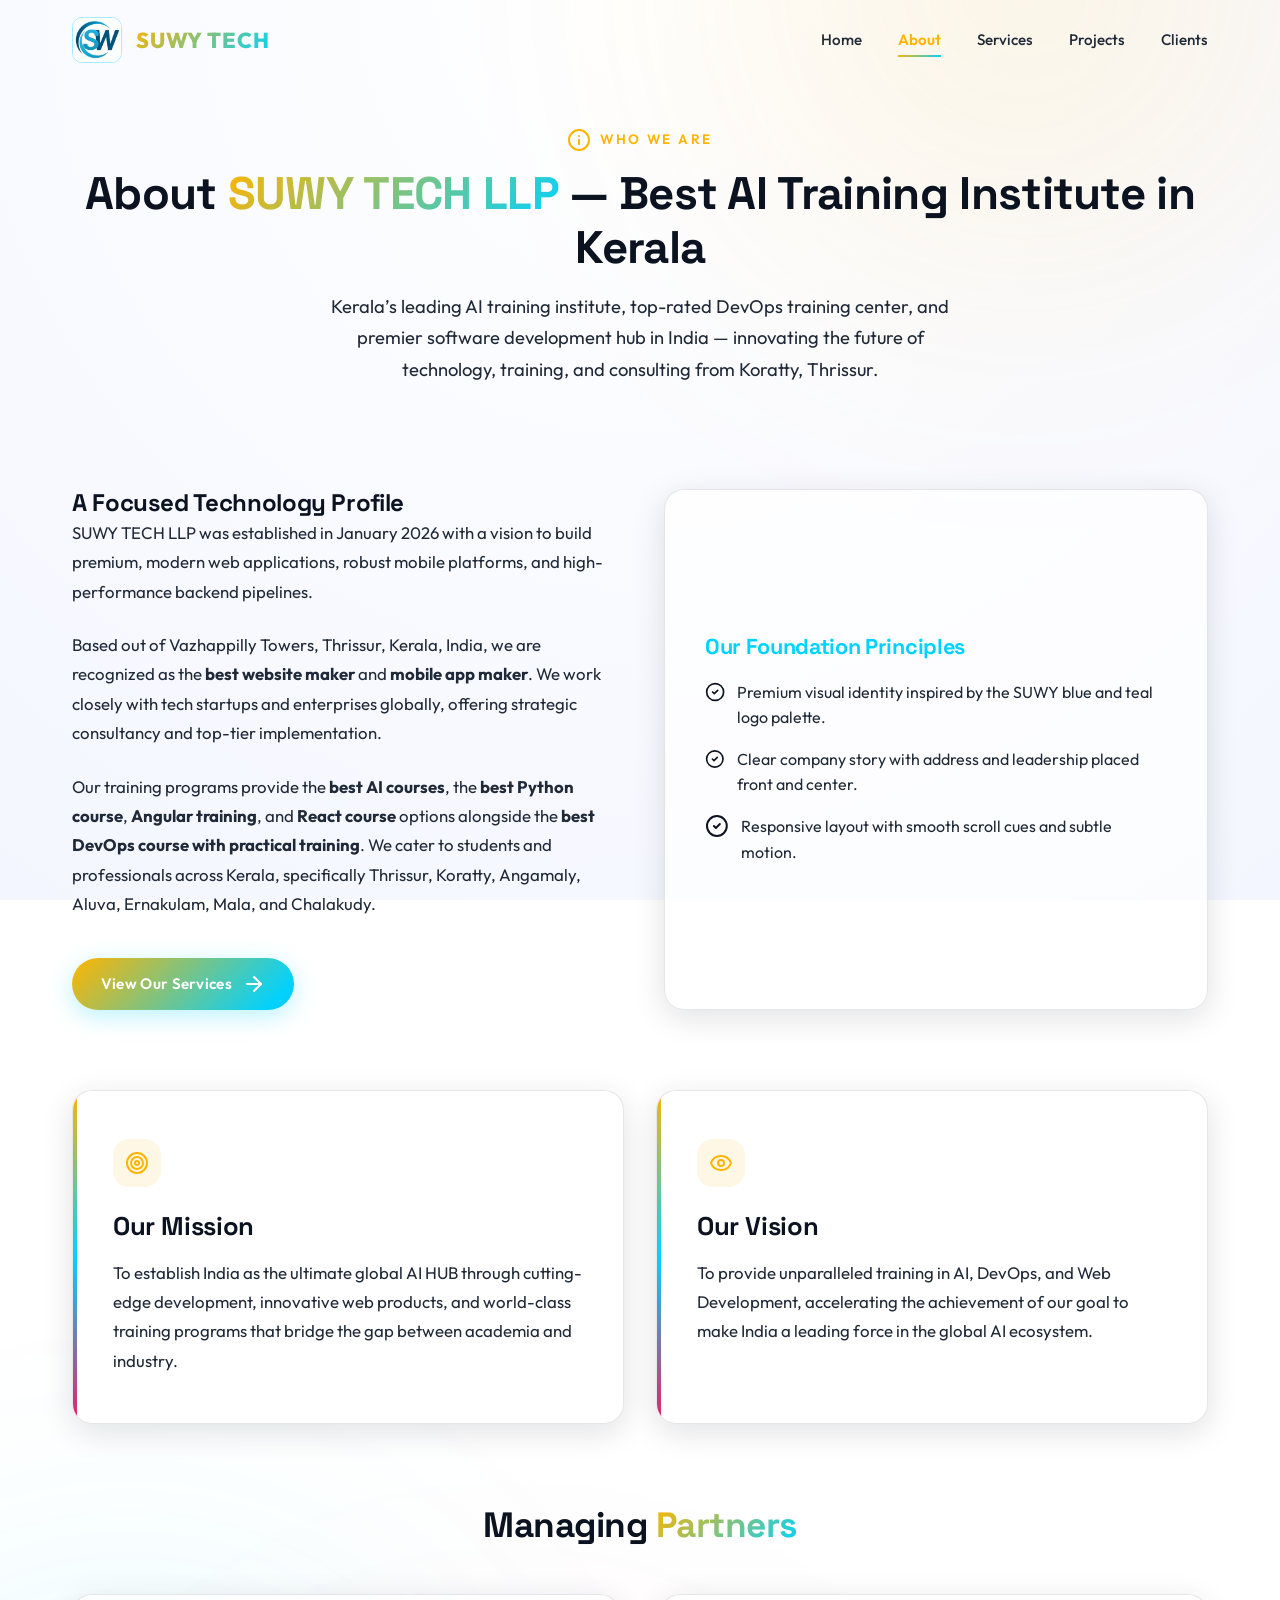
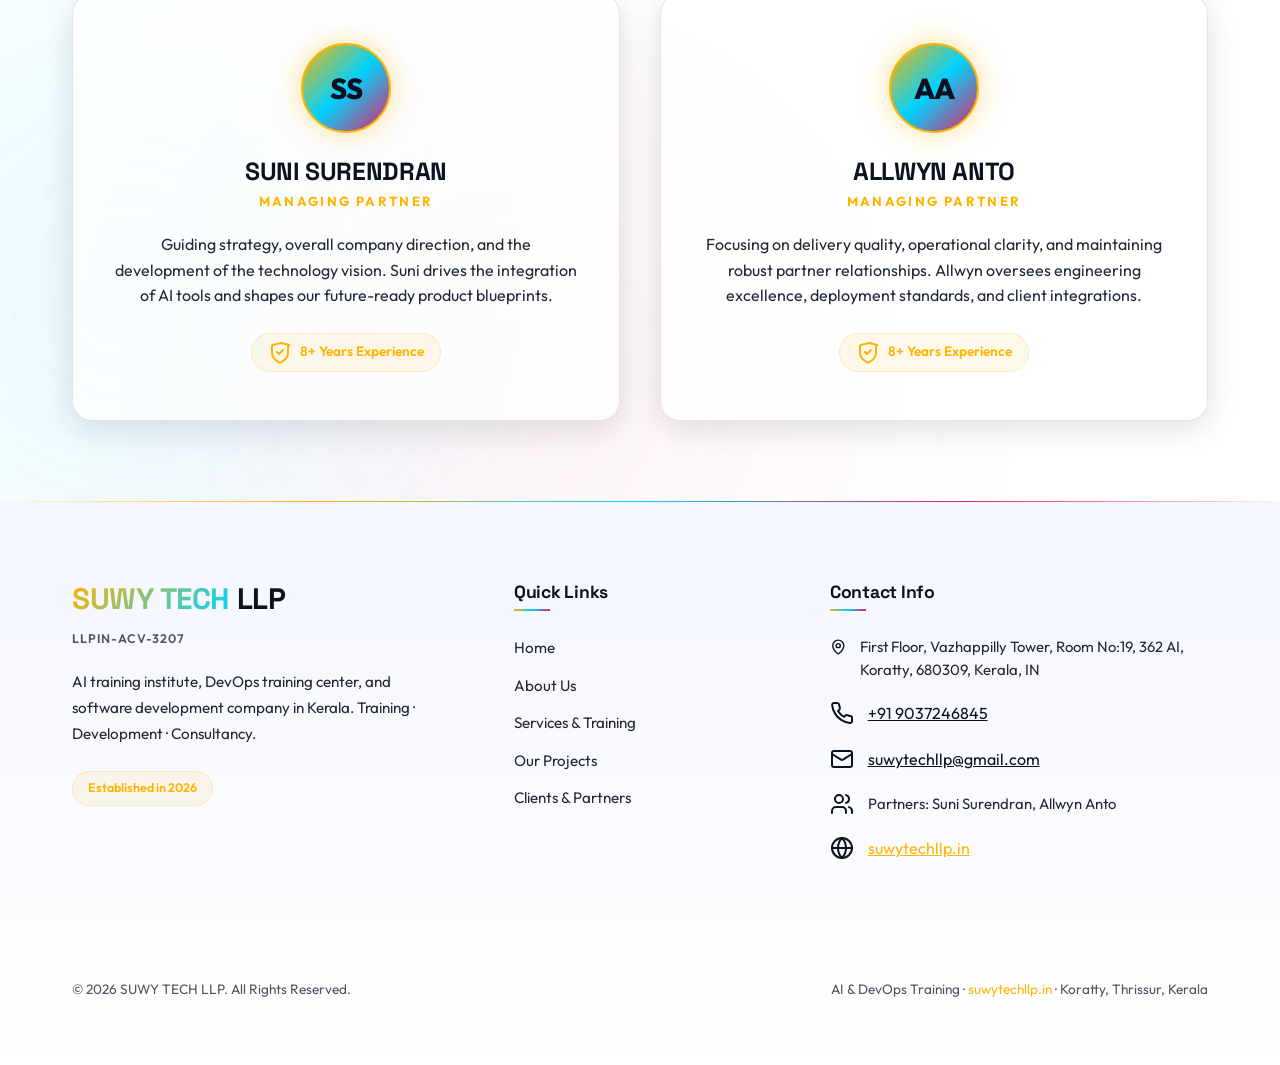
==== commit 243872eb: "Update about.html" ====
--- a/about.html
+++ b/about.html
@@ -127,7 +127,7 @@
     <section class="reveal" style="padding-top: 0;">
       <div class="container about-intro-grid">
         <div class="about-intro-text">
-          <h3>A Focused Technology Profile</h3>
+          <h2>A Focused Technology Profile</h2>
           <p>
             SUWY TECH LLP was established in January 2026 with a vision to build premium, modern web applications,
             robust mobile platforms, and high-performance backend pipelines.
--- a/css/styles.css
+++ b/css/styles.css
@@ -2159,4 +2159,20 @@
   .footer-bottom {
     padding-bottom: max(2rem, env(safe-area-inset-bottom));
   }
-}+}
+.combo-dot {
+  position: relative;
+  width: 8px;
+  height: 8px;
+}
+
+/* This creates an invisible 48x48px clickable box centered over your small dot */
+.combo-dot::after {
+  content: '';
+  position: absolute;
+  top: 50%;
+  left: 50%;
+  transform: translate(-50%, -50%);
+  width: 48px;
+  height: 48px;
+}
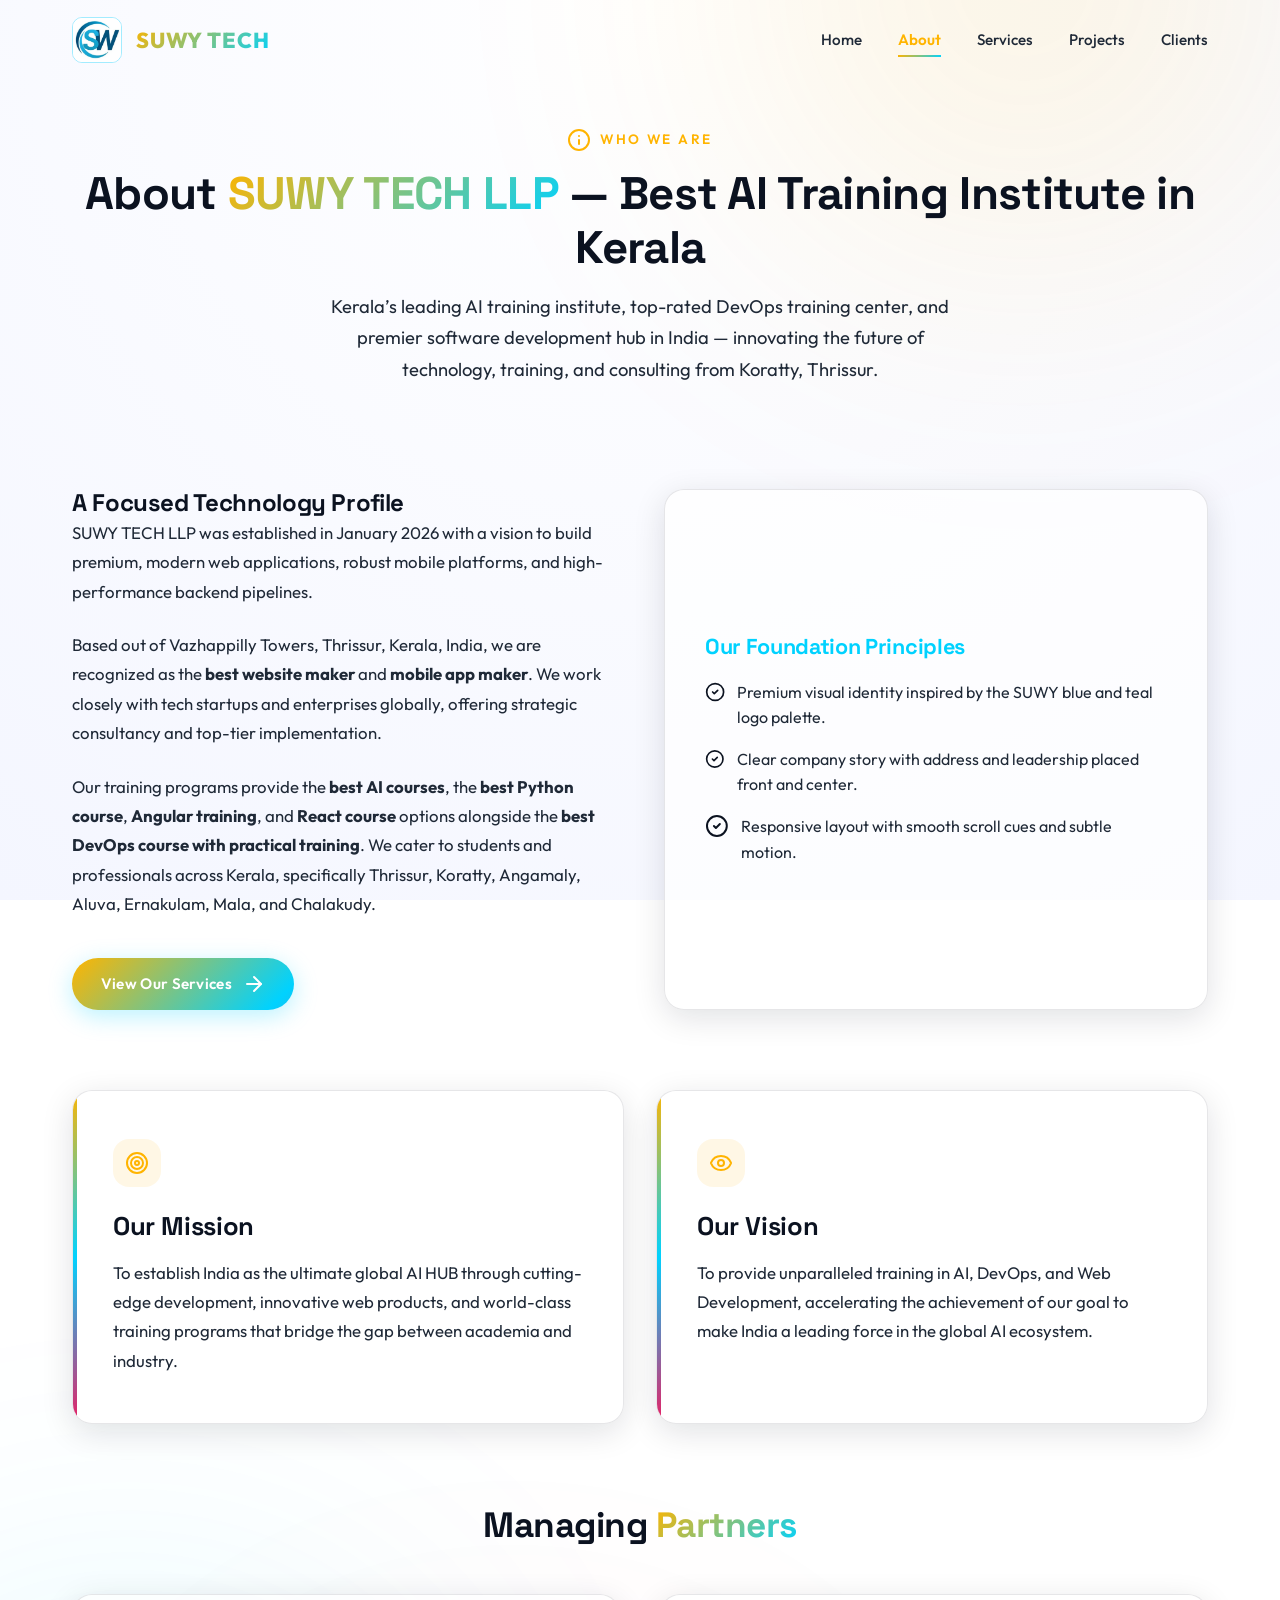
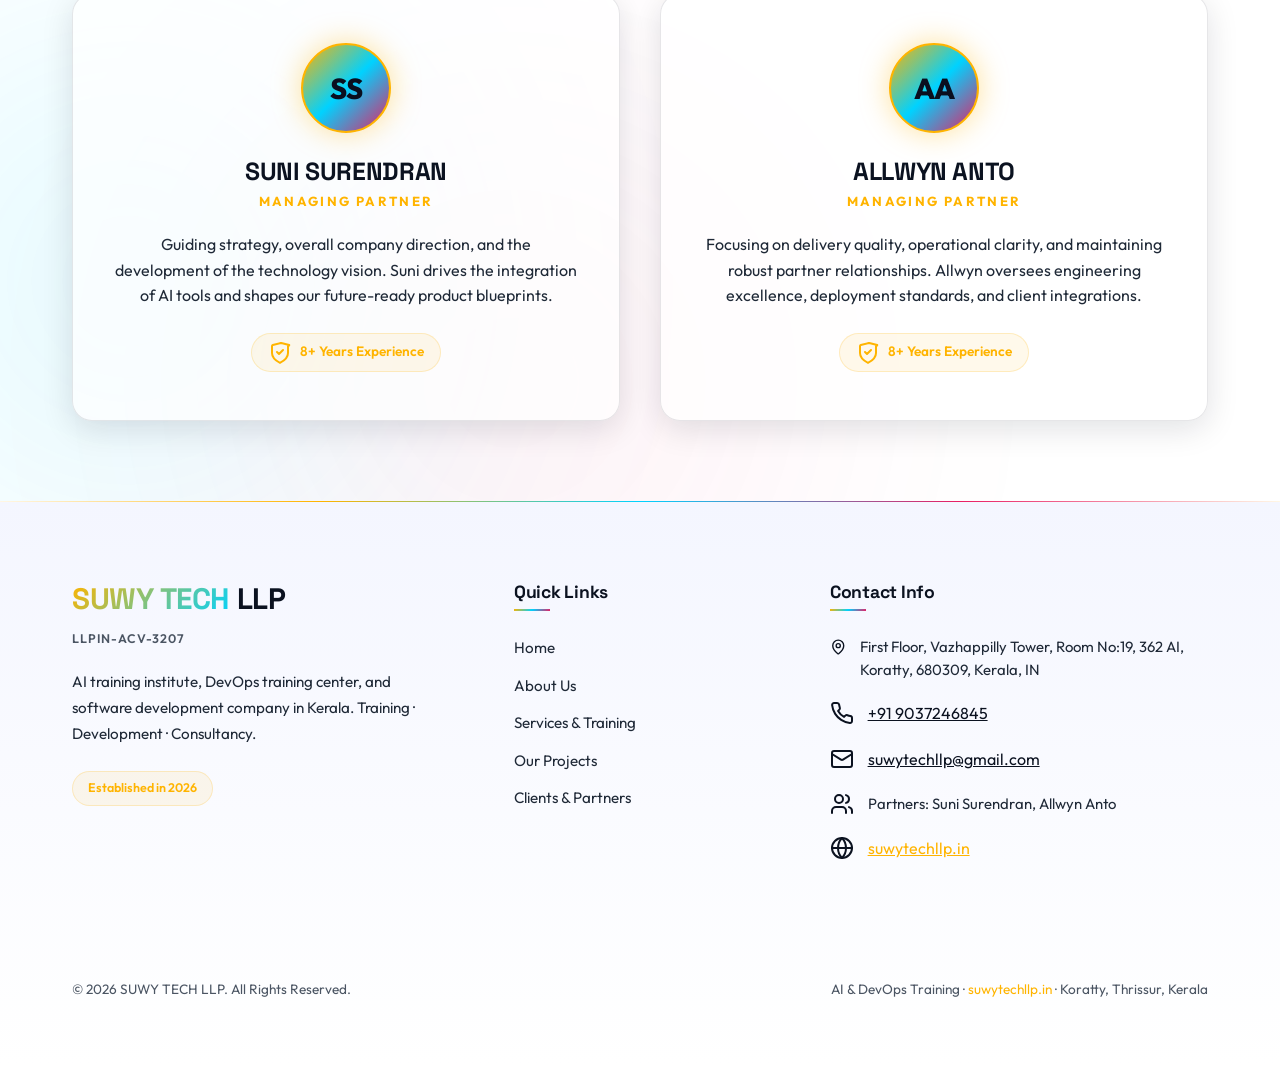
==== commit dc4df4e5: "All Performance is 100%" ====
--- a/about.html
+++ b/about.html
@@ -8,13 +8,11 @@
   <title>About SUWY TECH LLP | Best AI Training Institute in Kerala | suwytechllp.in</title>
   <link rel="preconnect" href="https://fonts.googleapis.com">
   <link rel="preconnect" href="https://fonts.gstatic.com" crossorigin>
-  <!-- <link rel="stylesheet" href="https://fonts.googleapis.com/css2?family=Outfit:wght@300;400;500;600;700;800;900&family=Space+Grotesk:wght@400;500;600;700&display=swap"> -->
-  <link rel="preload" as="style" href="https://fonts.googleapis.com/css2?family=Outfit:wght@300;400;500;600;700;800;900&family=Space+Grotesk:wght@400;500;600;700&display=swap">
-<link rel="stylesheet" href="https://fonts.googleapis.com/css2?family=Outfit:wght@300;400;500;600;700;800;900&family=Space+Grotesk:wght@400;500;600;700&display=swap" media="print" onload="this.media='all'">
-<noscript>
-  <link rel="stylesheet" href="https://fonts.googleapis.com/css2?family=Outfit:wght@300;400;500;600;700;800;900&family=Space+Grotesk:wght@400;500;600;700&display=swap">
-</noscript>
-
+  <link rel="preload" as="style"
+    href="https://fonts.googleapis.com/css2?family=Outfit:wght@300;400;500;600;700;800;900&family=Space+Grotesk:wght@400;500;600;700&display=swap">
+  <link rel="stylesheet"
+    href="https://fonts.googleapis.com/css2?family=Outfit:wght@300;400;500;600;700;800;900&family=Space+Grotesk:wght@400;500;600;700&display=swap"
+    media="print" onload="this.media='all'">
   <meta name="description"
     content="About SUWY TECH LLP — Kerala's leading AI training institute and tech hub in Koratty, Thrissur. Founded by Suni Surendran &amp; Allwyn Anto, we deliver practical AI, Python, DevOps, Angular &amp; React training alongside premium software development and consulting.">
   <meta name="keywords"
@@ -35,7 +33,8 @@
 
   <meta name="twitter:card" content="summary_large_image">
   <meta name="twitter:title" content="About SUWY TECH LLP | Best AI Training Institute in Kerala">
-  <meta name="twitter:description" content="Kerala's leading AI training institute in Koratty, Thrissur. Practical AI, Python, DevOps &amp; more by 8+ year experts.">
+  <meta name="twitter:description"
+    content="Kerala's leading AI training institute in Koratty, Thrissur. Practical AI, Python, DevOps &amp; more by 8+ year experts.">
   <meta name="twitter:image" content="https://suwytechllp.in/assets/logo.webp">
 
   <link rel="icon" type="image/webp" href="assets/logo.webp">
@@ -152,8 +151,8 @@
         </div>
 
         <div class="glass" style="padding: 2.5rem; display: flex; flex-direction: column; justify-content: center;">
-          <h4 style="font-size: 1.35rem; margin-bottom: 1.25rem; color: var(--accent-cyan);">Our Foundation Principles
-          </h4>
+          <h3 style="font-size: 1.35rem; margin-bottom: 1.25rem; color: var(--accent-cyan);">Our Foundation Principles
+          </h3>
           <ul style="list-style: none; display: flex; flex-direction: column; gap: 1rem;">
             <li style="display: flex; gap: 0.75rem; align-items: flex-start;">
               <i data-lucide="check-circle-2" aria-hidden="true"></i>
@@ -245,7 +244,8 @@
         <h2><span class="gradient-text">SUWY TECH</span> LLP</h2>
         <p class="footer-llpin">LLPIN-ACV-3207</p>
         <p class="footer-description">
-          AI training institute, DevOps training center, and software development company in Kerala. Training · Development · Consultancy.
+          AI training institute, DevOps training center, and software development company in Kerala. Training ·
+          Development · Consultancy.
         </p>
         <span class="footer-est">Established in 2026</span>
       </div>
@@ -304,4 +304,4 @@
   <script defer src="js/main.js"></script>
 </body>
 
-</html>
+</html>
--- a/css/styles.css
+++ b/css/styles.css
@@ -2176,3 +2176,92 @@
   width: 48px;
   height: 48px;
 }
+
+
+
+/* Footer Social Media Container */
+.footer-social {
+  margin-top: 20px;
+  display: flex;
+  gap: 15px;
+  align-items: center;
+}
+
+/* Individual Social Icon Links */
+.footer-social a {
+  display: inline-flex;
+  align-items: center;
+  justify-content: center;
+  width: 40px;
+  height: 40px;
+  border-radius: 50px; /* വട്ടത്തിലുള്ള ഡിസൈൻ */
+  background: rgba(255, 255, 255, 0.05); /* പശ്ചാത്തലത്തിലെ നേരിയ നിറം */
+  color: #ffffff; /* ഐക്കണിന്റെ നിറം */
+  border: 1px solid rgba(255, 255, 255, 0.1);
+  transition: all 0.3s ease; /* ആനിമേഷൻ സുഗമമാക്കാൻ */
+  text-decoration: none;
+}
+
+/* Icons sizing inside the link */
+.footer-social a svg,
+.footer-social a i {
+  width: 18px;
+  height: 18px;
+  transition: transform 0.3s ease;
+}
+
+/* Hover Effects (മൗസ് മുകളിൽ വെക്കുമ്പോൾ) */
+.footer-social a:hover {
+  background: var(--accent-gold, #dfb76c); /* നിങ്ങളുടെ ഗോൾഡ് തീം നിറം */
+  color: #000000; /* ഹോവർ ചെയ്യുമ്പോൾ ഐക്കൺ കറുപ്പ് നിറമാകും */
+  border-color: var(--accent-gold, #dfb76c);
+  box-shadow: 0 4px 15px rgba(223, 183, 108, 0.3); /* നേരിയ തിളക്കം */
+}
+
+/* Hover ചെയ്യുമ്പോൾ ഐക്കൺ ചെറുതായി മുകളിലേക്ക് പൊങ്ങാൻ */
+.footer-social a:hover svg,
+.footer-social a:hover i {
+  transform: translateY(-2px);
+}
+
+
+
+/* ==========================================================================
+   Self-Hosted Web Fonts
+   ========================================================================== */
+
+/* Outfit - Regular (400) */
+@font-face {
+  font-family: 'Outfit';
+  font-style: normal;
+  font-weight: 400;
+  font-display: swap;
+  src: url('fonts/outfit-v15-latin-regular.woff2') format('woff2');
+}
+
+/* Outfit - Bold (700) */
+@font-face {
+  font-family: 'Outfit';
+  font-style: normal;
+  font-weight: 700;
+  font-display: swap;
+  src: url('fonts/outfit-v15-latin-700.woff2') format('woff2');
+}
+
+/* Space Grotesk - Regular (400) */
+@font-face {
+  font-family: 'Space Grotesk';
+  font-style: normal;
+  font-weight: 400;
+  font-display: swap;
+  src: url('fonts/space-grotesk-v22-latin-regular.woff2') format('woff2');
+}
+
+/* Space Grotesk - Bold (700) */
+@font-face {
+  font-family: 'Space Grotesk';
+  font-style: normal;
+  font-weight: 700;
+  font-display: swap;
+  src: url('fonts/space-grotesk-v22-latin-700.woff2') format('woff2');
+}
